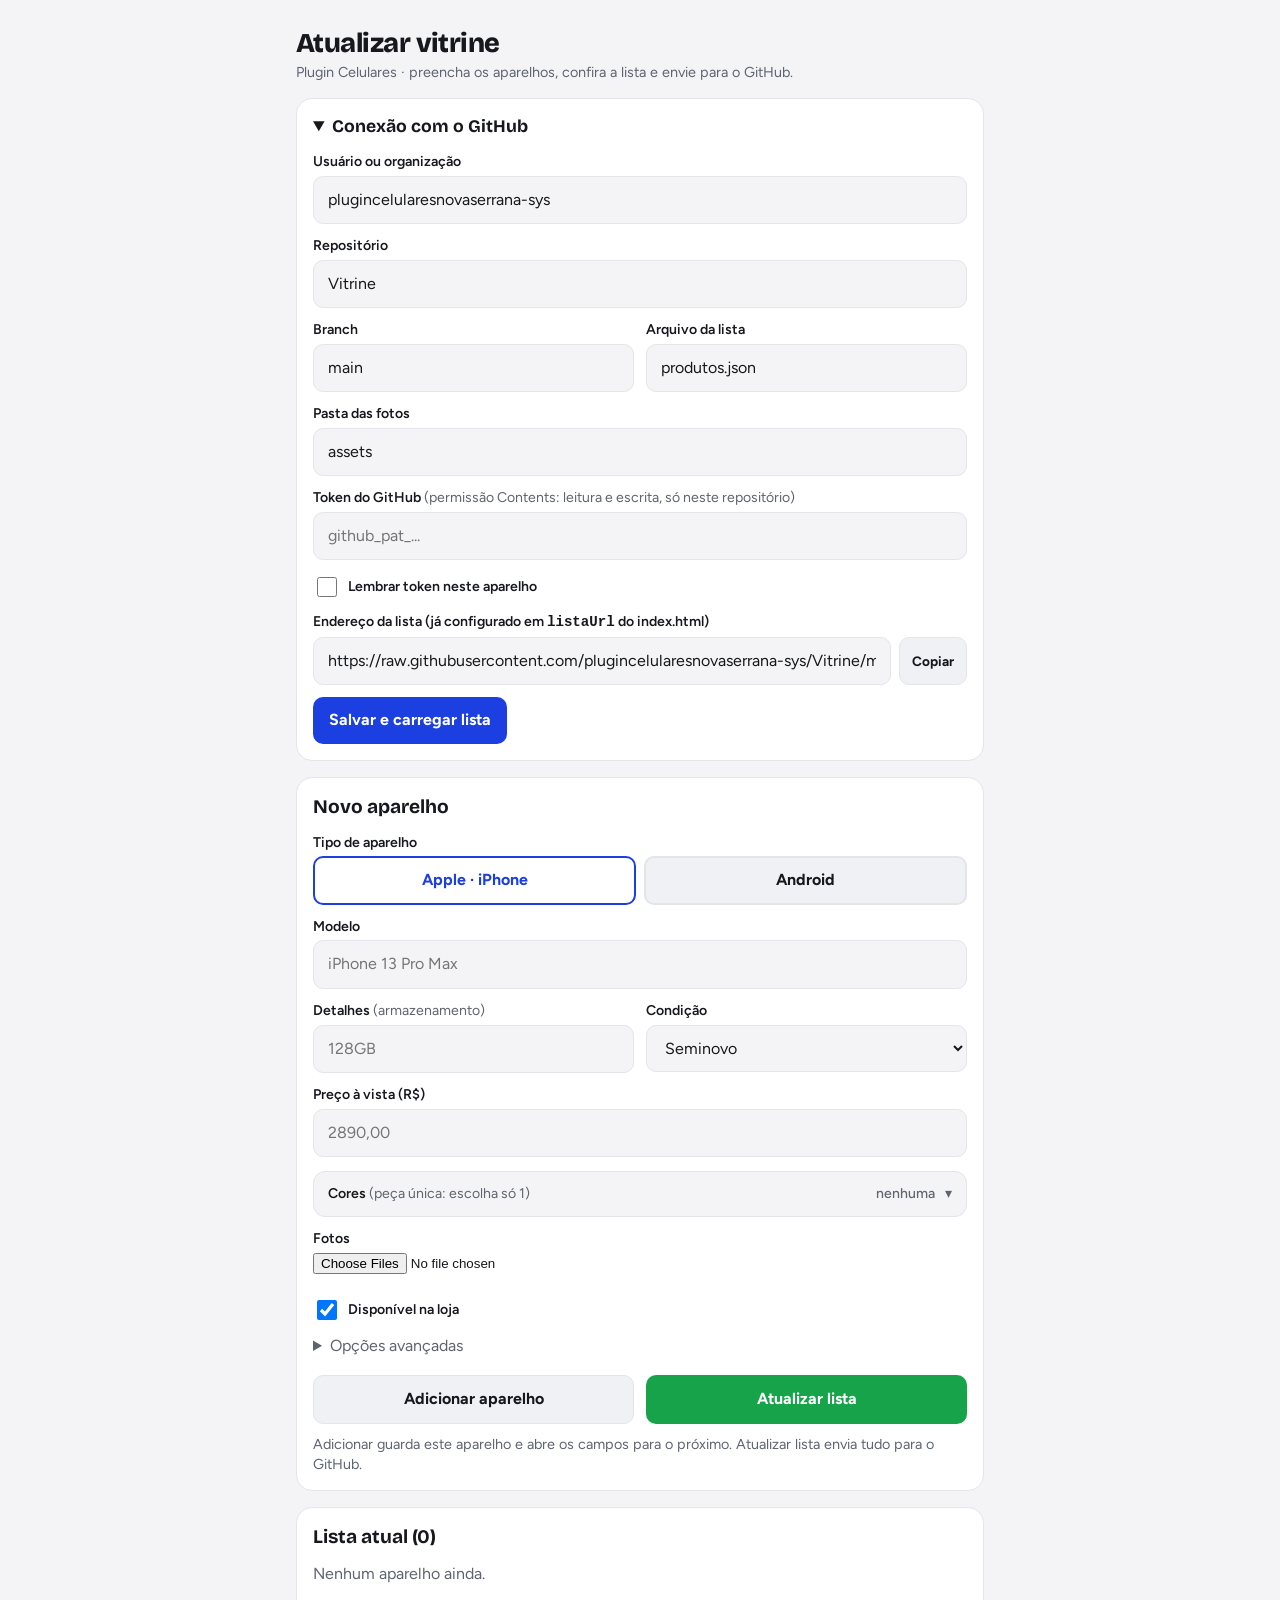
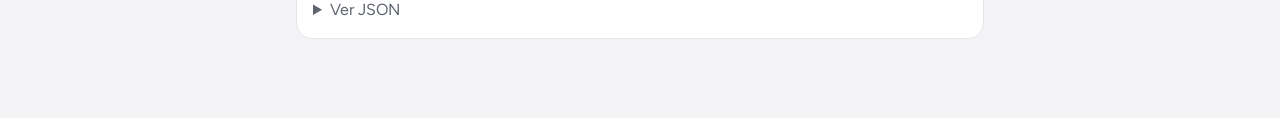
==== admin.html @ 5571ea9f "Add files via upload" ====
<!DOCTYPE html>
<html lang="pt-BR">
<head>
<meta charset="utf-8">
<meta name="viewport" content="width=device-width, initial-scale=1">
<meta name="robots" content="noindex,nofollow">
<title>Plugin Celulares · Admin da vitrine</title>
<link rel="preconnect" href="https://fonts.googleapis.com">
<link rel="preconnect" href="https://fonts.gstatic.com" crossorigin>
<link href="https://fonts.googleapis.com/css2?family=Bricolage+Grotesque:opsz,wght@12..96,700;12..96,800&family=Figtree:wght@400;500;600;700&display=swap" rel="stylesheet">
<style>
  :root{
    --papel:#F4F4F6; --card:#FFFFFF; --tinta:#16181D; --tinta-2:#5E6470; --linha:#E3E5EA;
    --azul:#1B3FE0; --zap:#17A34A; --zap-hover:#128A3D; --erro:#C8332F; --ok-bg:#E6F6EC; --erro-bg:#FCEBEA; --foto-bg:#F0F1F4;
    --display:"Bricolage Grotesque","Trebuchet MS",system-ui,sans-serif;
    --texto:"Figtree",system-ui,-apple-system,"Segoe UI",sans-serif;
  }
  @media (prefers-color-scheme:dark){
    :root{ --papel:#0E1015; --card:#171A21; --tinta:#EEF0F4; --tinta-2:#9AA0AD; --linha:#262A33;
           --azul:#8AA2FF; --ok-bg:#12281B; --erro-bg:#321816; --foto-bg:#1F232C; }
  }
  *{box-sizing:border-box}
  body{margin:0;background:var(--papel);color:var(--tinta);font-family:var(--texto);line-height:1.4}
  :focus-visible{outline:3px solid var(--azul);outline-offset:2px}
  main{max-width:720px;margin:0 auto;padding:16px 16px 80px;display:grid;gap:16px}
  h1{font-family:var(--display);font-weight:800;font-size:1.7rem;letter-spacing:-.02em;margin:8px 0 0}
  h2{font-family:var(--display);font-weight:700;font-size:1.2rem;margin:0 0 12px}
  .sub{margin:0;color:var(--tinta-2);font-size:.9rem}
  section,details.painel{background:var(--card);border:1px solid var(--linha);border-radius:16px;padding:16px}
  details.painel>summary{font-family:var(--display);font-weight:700;font-size:1.1rem;cursor:pointer}
  details.painel[open]>summary{margin-bottom:12px}

  label{display:block;font-weight:600;font-size:.88rem;margin:12px 0 4px}
  .dica{font-weight:400;color:var(--tinta-2)}
  input[type=text],input[type=password],input[type=search],select{width:100%;padding:12px 14px;border:1px solid var(--linha);border-radius:10px;background:var(--papel);color:var(--tinta);font:inherit;font-size:16px}
  .duas{display:grid;grid-template-columns:1fr 1fr;gap:12px}
  .check{display:flex;gap:8px;align-items:center;font-weight:600;margin-top:14px}
  .check input{width:20px;height:20px}

  button{font:inherit;font-weight:700;border:0;border-radius:10px;padding:12px 16px;cursor:pointer}
  button:disabled{opacity:.55;cursor:default}
  .sec{background:var(--foto-bg);color:var(--tinta);border:1px solid var(--linha)}
  .pri{background:var(--azul);color:#fff}
  .envia{background:var(--zap);color:#fff}
  .envia:hover:not(:disabled){background:var(--zap-hover)}
  .acoes{display:grid;grid-template-columns:1fr 1fr;gap:12px;margin-top:18px}
  .linha-btn{display:flex;gap:8px;flex-wrap:wrap;margin-top:12px}
  .mini{padding:8px 12px;font-size:.85rem}

  .miniaturas{display:flex;flex-wrap:wrap;gap:8px;margin-top:8px}
  .mini-foto{position:relative;width:72px;height:72px;border-radius:10px;background:var(--foto-bg);border:1px solid var(--linha);display:grid;place-items:center;overflow:hidden;font-size:.65rem;text-align:center;padding:4px;word-break:break-all}
  .mini-foto img{width:100%;height:100%;object-fit:cover}
  .mini-foto button{position:absolute;top:2px;right:2px;width:22px;height:22px;padding:0;border-radius:50%;background:rgba(0,0,0,.65);color:#fff;font-size:.8rem;line-height:1}

  .auto-foto{display:flex;gap:12px;align-items:center;margin-top:10px;padding:10px;border:1px dashed var(--linha);border-radius:12px;background:var(--papel)}
  .auto-foto img{width:64px;height:64px;object-fit:contain;border-radius:8px;background:var(--foto-bg);flex:none}
  .auto-foto p{margin:0;font-size:.82rem;color:var(--tinta-2)}
  .auto-foto .vazia{width:64px;height:64px;border-radius:8px;background:var(--foto-bg);display:grid;place-items:center;font-size:.65rem;text-align:center;color:var(--tinta-2);flex:none}
  .auto-foto.falta{border-color:var(--erro)}
  .auto-foto.falta p{color:var(--erro)}
  .item{border:1px solid var(--linha);border-radius:12px;padding:12px;display:grid;gap:6px;margin-top:10px}
  .item.off{opacity:.6}
  .item b{font-family:var(--display);font-size:1.05rem}
  .item small{color:var(--tinta-2)}
  .preco{font-weight:800}
  .vazio{color:var(--tinta-2);margin:0}

  #status{position:sticky;bottom:12px;z-index:5;border-radius:12px;padding:12px 14px;font-weight:600;border:1px solid var(--linha);background:var(--card);display:none}
  #status.ok{display:block;background:var(--ok-bg);border-color:var(--zap)}
  #status.erro{display:block;background:var(--erro-bg);border-color:var(--erro)}
  #status.info{display:block}
  pre{background:var(--papel);border:1px solid var(--linha);border-radius:10px;padding:12px;overflow:auto;font-size:.8rem;max-height:320px}
  .url{display:flex;gap:8px}
  .url input{flex:1}

  .cores{display:flex;flex-wrap:wrap;gap:8px;margin-top:4px}
  .cor{display:inline-flex;align-items:center;gap:8px;padding:8px 14px 8px 10px;border:2px solid var(--linha);background:var(--papel);color:var(--tinta);border-radius:999px;font-size:.9rem;font-weight:600}
  .cor .bolinha{width:20px;height:20px;border-radius:50%;border:1px solid rgba(128,128,128,.55);flex:none;display:grid;place-items:center;font-size:.7rem;line-height:1;color:#fff}
  .cor[aria-pressed=true]{border-color:var(--azul);background:var(--foto-bg)}
  .cor[aria-pressed=true]::after{content:"✓";font-weight:800;color:var(--azul)}
  .cor-outra{display:flex;gap:8px;margin-top:10px}
  .cor-outra input{flex:1}

  /* seletor Apple / Android */
  .seg{display:grid;grid-template-columns:1fr 1fr;gap:8px;margin-top:4px}
  .seg button{display:flex;align-items:center;justify-content:center;gap:8px;border:2px solid var(--linha);padding:11px 12px}
  .seg button[aria-pressed=true]{border-color:var(--azul);background:var(--card);color:var(--azul)}

  /* gaveta de cores */
  details.gaveta{margin-top:14px;border:1px solid var(--linha);border-radius:12px;background:var(--papel)}
  details.gaveta>summary{cursor:pointer;list-style:none;display:flex;align-items:center;justify-content:space-between;gap:10px;padding:12px 14px;font-weight:600;font-size:.88rem}
  details.gaveta>summary::-webkit-details-marker{display:none}
  details.gaveta>summary::after{content:"▾";color:var(--tinta-2);transition:transform .15s}
  details.gaveta[open]>summary::after{transform:rotate(180deg)}
  .gaveta .corpo{padding:0 14px 14px}
  .gaveta .resumo{margin-left:auto;display:flex;align-items:center;gap:6px;min-width:0;font-weight:500;color:var(--tinta-2)}
  .gaveta .resumo .bolinha{width:16px;height:16px;border-radius:50%;border:1px solid rgba(128,128,128,.55);flex:none}
  .gaveta .resumo .txt{overflow:hidden;text-overflow:ellipsis;white-space:nowrap;max-width:46vw}
</style>
</head>
<body>
<main>
  <div>
    <h1>Atualizar vitrine</h1>
    <p class="sub">Plugin Celulares · preencha os aparelhos, confira a lista e envie para o GitHub.</p>
  </div>

  <!-- 1. GitHub -->
  <details class="painel" id="painelGit">
    <summary>Conexão com o GitHub</summary>
    <label for="gOwner">Usuário ou organização</label>
    <input type="text" id="gOwner" autocomplete="off" autocapitalize="off" value="plugincelularesnovaserrana-sys" placeholder="minha-loja">
    <label for="gRepo">Repositório</label>
    <input type="text" id="gRepo" autocomplete="off" autocapitalize="off" value="Vitrine" placeholder="vitrine">
    <div class="duas">
      <div>
        <label for="gBranch">Branch</label>
        <input type="text" id="gBranch" autocomplete="off" autocapitalize="off" value="main">
      </div>
      <div>
        <label for="gPath">Arquivo da lista</label>
        <input type="text" id="gPath" autocomplete="off" autocapitalize="off" value="produtos.json">
      </div>
    </div>
    <label for="gPasta">Pasta das fotos</label>
    <input type="text" id="gPasta" autocomplete="off" autocapitalize="off" value="assets">
    <label for="gToken">Token do GitHub <span class="dica">(permissão Contents: leitura e escrita, só neste repositório)</span></label>
    <input type="password" id="gToken" autocomplete="off" placeholder="github_pat_...">
    <label class="check"><input type="checkbox" id="gLembrar"> Lembrar token neste aparelho</label>

    <label for="gUrl">Endereço da lista (já configurado em <code>listaUrl</code> do index.html)</label>
    <div class="url">
      <input type="text" id="gUrl" readonly>
      <button type="button" class="sec mini" id="copiarUrl">Copiar</button>
    </div>

    <div class="linha-btn">
      <button type="button" class="pri" id="salvarCfg">Salvar e carregar lista</button>
    </div>
  </details>

  <!-- 2. Formulário -->
  <section aria-labelledby="tFormulario">
    <h2 id="tFormulario">Novo aparelho</h2>

    <label id="lPlat">Tipo de aparelho</label>
    <div class="seg" role="group" aria-labelledby="lPlat">
      <button type="button" class="sec" id="plApple" aria-pressed="true">Apple · iPhone</button>
      <button type="button" class="sec" id="plAndroid" aria-pressed="false">Android</button>
    </div>

    <div id="boxMarca" hidden>
      <label for="fMarca">Marca</label>
      <input type="text" id="fMarca" list="marcasAndroid" autocomplete="off" placeholder="Samsung">
      <datalist id="marcasAndroid"></datalist>
    </div>

    <label for="fModelo">Modelo</label>
    <input type="text" id="fModelo" list="modelosIphone" autocomplete="off" placeholder="iPhone 13 Pro Max">
    <datalist id="modelosIphone"></datalist>

    <div class="duas">
      <div>
        <label for="fDetalhes">Detalhes <span class="dica" id="dicaDetalhes">(armazenamento)</span></label>
        <input type="text" id="fDetalhes" autocomplete="off" placeholder="128GB">
      </div>
      <div>
        <label for="fCond">Condição</label>
        <select id="fCond">
          <option value="Seminovo">Seminovo</option>
          <option value="Novo">Novo</option>
        </select>
      </div>
    </div>

    <label for="fPreco">Preço à vista (R$)</label>
    <input type="text" id="fPreco" inputmode="decimal" autocomplete="off" placeholder="2890,00">

    <input type="hidden" id="fCores">
    <details class="gaveta" id="gavetaCores">
      <summary>
        <span id="lCores">Cores <span class="dica" id="dicaCores">(toque para marcar)</span></span>
        <span class="resumo" id="resumoCores"></span>
      </summary>
      <div class="corpo">
        <div class="cores" id="coresBox" role="group" aria-labelledby="lCores"></div>
        <div class="cor-outra">
          <input type="text" id="fCorOutra" autocomplete="off" placeholder="Outra cor (se não estiver acima)" aria-label="Outra cor">
          <button type="button" class="sec mini" id="btnCorOutra">Adicionar</button>
        </div>
      </div>
    </details>

    <label for="fFotos">Fotos</label>
    <input type="file" id="fFotos" accept="image/*" multiple>
    <div class="miniaturas" id="miniaturas"></div>
    <div id="fotoAuto" hidden></div>

    <label class="check"><input type="checkbox" id="fDisp" checked> Disponível na loja</label>

    <details style="margin-top:12px">
      <summary class="dica" style="cursor:pointer">Opções avançadas</summary>
      <label for="fParcelado">Total no parcelado (R$) <span class="dica">(opcional, para mostrar o valor da parcela)</span></label>
      <input type="text" id="fParcelado" inputmode="decimal" autocomplete="off" placeholder="3400,00">
    </details>

    <div class="acoes">
      <button type="button" class="sec" id="btnAdicionar">Adicionar aparelho</button>
      <button type="button" class="envia" id="btnEnviar">Atualizar lista</button>
    </div>
    <p class="sub" style="margin-top:10px">Adicionar guarda este aparelho e abre os campos para o próximo. Atualizar lista envia tudo para o GitHub.</p>
  </section>

  <!-- 3. Lista -->
  <section aria-labelledby="tLista">
    <h2 id="tLista">Lista atual (<span id="qtd">0</span>)</h2>
    <div id="lista"></div>
    <details style="margin-top:14px">
      <summary class="dica" style="cursor:pointer">Ver JSON</summary>
      <pre id="previa"></pre>
    </details>
  </section>

  <div id="status" role="status" aria-live="polite"></div>
</main>

<script>
/* ============ ESTADO ============ */
const $ = id => document.getElementById(id);
const S = { itens: [], carregada: false, editando: -1, fotosForm: [], novasForm: [], ocupado: false, plat: "Apple" };
const LS = "vitrine-admin";
const PADRAO = {owner: "plugincelularesnovaserrana-sys", repo: "Vitrine"};

/* ============ UTILITÁRIOS ============ */
const brl = n => Number(n).toLocaleString("pt-BR", {style:"currency", currency:"BRL"});
function paraNumero(v){
  let s = String(v ?? "").replace(/[^\d,.-]/g, "");
  if (s.includes(",")) s = s.replace(/\./g, "").replace(",", ".");
  const n = parseFloat(s);
  return isNaN(n) ? 0 : n;
}
const listaDe = v => String(v ?? "").split(",").map(x => x.trim()).filter(Boolean);
const enc = p => p.split("/").map(encodeURIComponent).join("/");
const limpaPasta = p => p.trim().replace(/^\/+|\/+$/g, "");
const semAcento = t => t.normalize("NFD").replace(/[\u0300-\u036f]/g, "");
const arquivoDoModelo = (m, cor) => semAcento((m + (cor ? " " + cor : "")).toLowerCase()).replace(/\s+/g, " ").trim() + ".png";
const MODELOS = [];
[12,13,14,15,16,17].forEach(n => ["", " Pro", " Pro Max"].forEach(x => MODELOS.push("iPhone " + n + x)));
["", " Pro", " Pro Max"].slice(1).forEach(x => MODELOS.push("iPhone 18" + x));

const MARCAS_ANDROID = ["Samsung","Motorola","Xiaomi","Redmi","Poco","Realme","Asus","Infinix","Google Pixel","LG","OnePlus","Honor","Nokia"];
const platDe = p => p.plataforma || (/^iphone/i.test(p.modelo || "") ? "Apple" : "Android");

function aviso(tipo, texto){
  const s = $("status"); s.className = tipo; s.textContent = texto;
  if (tipo === "ok") clearTimeout(aviso.t), aviso.t = setTimeout(() => { if (s.className === "ok") s.className = ""; }, 7000);
}
function ocupar(b){
  S.ocupado = b;
  ["btnAdicionar","btnEnviar","salvarCfg"].forEach(id => $(id).disabled = b);
}

/* ============ CONFIGURAÇÃO ============ */
function lerCfg(){
  return {
    owner: $("gOwner").value.trim(), repo: $("gRepo").value.trim(),
    branch: $("gBranch").value.trim() || "main",
    path: limpaPasta($("gPath").value) || "produtos.json",
    pasta: limpaPasta($("gPasta").value),
    token: $("gToken").value.trim(), lembrar: $("gLembrar").checked
  };
}
function guardarCfg(){
  const c = lerCfg();
  try {
    const copia = {...c}; if (!c.lembrar) copia.token = "";
    localStorage.setItem(LS, JSON.stringify(copia));
  } catch (e) {}
}
function restaurarCfg(){
  try {
    const c = JSON.parse(localStorage.getItem(LS) || "null"); if (!c) return false;
    $("gOwner").value = c.owner || PADRAO.owner; $("gRepo").value = c.repo || PADRAO.repo;
    $("gBranch").value = c.branch || "main"; $("gPath").value = c.path || "produtos.json";
    $("gPasta").value = c.pasta ?? "assets"; $("gToken").value = c.token || "";
    $("gLembrar").checked = !!c.lembrar;
    return true;
  } catch (e) { return false; }
}
function atualizarUrl(){
  const c = lerCfg();
  $("gUrl").value = (c.owner && c.repo) ? `https://raw.githubusercontent.com/${c.owner}/${c.repo}/${c.branch}/${c.path}` : "";
}
function cfgCompleta(){
  const c = lerCfg();
  if (!c.owner || !c.repo || !c.token){
    $("painelGit").open = true;
    aviso("erro", "Preencha usuário, repositório e token na conexão com o GitHub.");
    return null;
  }
  return c;
}

/* ============ GITHUB ============ */
async function gh(c, metodo, caminho, corpo){
  const url = `https://api.github.com/repos/${c.owner}/${c.repo}/contents/${enc(caminho)}` + (metodo === "GET" ? `?ref=${encodeURIComponent(c.branch)}` : "");
  const r = await fetch(url, {
    method: metodo,
    headers: {
      "Authorization": "Bearer " + c.token,
      "Accept": "application/vnd.github+json",
      "X-GitHub-Api-Version": "2022-11-28",
      ...(corpo ? {"Content-Type": "application/json"} : {})
    },
    body: corpo ? JSON.stringify(corpo) : undefined,
    cache: "no-store"
  });
  let dados = null; try { dados = await r.json(); } catch (e) {}
  if (!r.ok){
    const e = new Error(dados?.message || ("Erro " + r.status)); e.status = r.status; throw e;
  }
  return dados;
}
function traduz(e){
  if (e.status === 401) return "Token inválido ou expirado.";
  if (e.status === 403) return "O token não tem permissão de escrita neste repositório (Contents: Read and write).";
  if (e.status === 404) return "Repositório ou branch não encontrado. Confira usuário, repositório e branch.";
  if (e.status === 409 || e.status === 422) return "A lista mudou no GitHub enquanto você editava. Toque em \"Salvar e carregar lista\" e tente de novo.";
  return e.message || "Falha na conexão.";
}
const utf8ParaB64 = txt => { const b = new TextEncoder().encode(txt); let s = ""; b.forEach(x => s += String.fromCharCode(x)); return btoa(s); };
const b64ParaUtf8 = b64 => new TextDecoder().decode(Uint8Array.from(atob(b64.replace(/\s/g, "")), ch => ch.charCodeAt(0)));

async function carregarLista(){
  const c = cfgCompleta(); if (!c) return;
  ocupar(true); aviso("info", "Carregando a lista do GitHub...");
  try {
    let itens = [];
    try {
      const d = await gh(c, "GET", c.path);
      const j = JSON.parse(b64ParaUtf8(d.content || ""));
      itens = (Array.isArray(j) ? j : (j.produtos || j.items || [])).map(p => ({...p, novas: []}));
    } catch (e) {
      if (e.status !== 404) throw e;
    }
    S.itens = itens; S.carregada = true; S.editando = -1;
    limparForm(); desenharLista();
    aviso("ok", itens.length ? `Lista carregada: ${itens.length} aparelho(s).` : "Nenhuma lista encontrada ainda. Ela será criada no primeiro envio.");
  } catch (e) {
    S.carregada = false;
    aviso("erro", traduz(e));
  } finally { ocupar(false); }
}

/* ============ FOTOS ============ */
function slug(t){
  return (t.normalize("NFD").replace(/[\u0300-\u036f]/g, "").toLowerCase().replace(/[^a-z0-9]+/g, "-").replace(/^-|-$/g, "")) || "aparelho";
}
async function fotoParaBase64(file){
  const url = URL.createObjectURL(file);
  try {
    const img = await new Promise((ok, falha) => {
      const i = new Image(); i.onload = () => ok(i);
      i.onerror = () => falha(new Error("Não consegui ler a foto " + file.name));
      i.src = url;
    });
    const k = Math.min(1, 1200 / Math.max(img.naturalWidth, img.naturalHeight));
    const cv = document.createElement("canvas");
    cv.width = Math.round(img.naturalWidth * k); cv.height = Math.round(img.naturalHeight * k);
    const ctx = cv.getContext("2d"); ctx.fillStyle = "#fff"; ctx.fillRect(0, 0, cv.width, cv.height);
    ctx.drawImage(img, 0, 0, cv.width, cv.height);
    const blob = await new Promise(r => cv.toBlob(r, "image/jpeg", 0.85));
    return await new Promise((ok, falha) => {
      const fr = new FileReader(); fr.onload = () => ok(String(fr.result).split(",")[1]);
      fr.onerror = () => falha(new Error("Falha ao preparar a foto.")); fr.readAsDataURL(blob);
    });
  } finally { URL.revokeObjectURL(url); }
}

let tokenFoto = 0;
const testaImagem = url => new Promise(ok => { const i = new Image(); i.onload = () => ok(true); i.onerror = () => ok(false); i.src = url; });
function agendaFotoAuto(){ clearTimeout(agendaFotoAuto.t); agendaFotoAuto.t = setTimeout(atualizarFotoAuto, 350); }

/* Busca a foto no repositório pelo modelo + cor. Sem a combinação no banco: fica sem imagem, para enviar uma nova. */
async function atualizarFotoAuto(){
  const box = $("fotoAuto"), modelo = $("fModelo").value.trim(), meu = ++tokenFoto;
  if (!modelo || S.fotosForm.length || S.novasForm.length){ box.hidden = true; box.replaceChildren(); return; }
  const c = lerCfg(), cores = listaDe($("fCores").value);
  box.hidden = false; box.replaceChildren();
  const alvos = cores.length ? cores : [null];

  if (!(c.owner && c.repo)){
    const r = document.createElement("div"); r.className = "auto-foto";
    const p = document.createElement("p"); p.textContent = "Conecte ao GitHub para procurar a foto no banco."; r.append(p); box.append(r); return;
  }
  const base = `https://raw.githubusercontent.com/${c.owner}/${c.repo}/${c.branch}/` + (c.pasta ? enc(c.pasta) + "/" : "");
  const linhas = alvos.map(cor => {
    const row = document.createElement("div"); row.className = "auto-foto"; row.style.marginTop = "8px";
    const ph = document.createElement("div"); ph.className = "vazia"; ph.textContent = "...";
    const p = document.createElement("p"); p.textContent = "Procurando " + (cor ? `${modelo} ${cor}` : modelo) + "...";
    row.append(ph, p); box.append(row);
    return {cor, row, ph, p};
  });

  for (const l of linhas){
    const arq = arquivoDoModelo(modelo, l.cor);
    const cand = [arq, arq.replace(/\.png$/, ".jpg"), arq.replace(/\.png$/, ".webp")];
    let achou = null;
    for (const nome of cand){
      const url = base + encodeURIComponent(nome) + "?t=" + Date.now();
      if (await testaImagem(url)){ achou = url; break; }
      if (meu !== tokenFoto) return;
    }
    if (meu !== tokenFoto) return;
    if (achou){
      const img = document.createElement("img"); img.alt = ""; img.src = achou;
      l.ph.replaceWith(img);
      l.p.textContent = l.cor ? `${l.cor}: foto encontrada no banco (${arq}).` : `Foto encontrada no banco (${arq}).`;
    } else {
      l.row.classList.add("falta"); l.ph.textContent = "sem imagem";
      l.p.textContent = l.cor
        ? `${l.cor}: não há foto desse modelo nessa cor no banco (${arq}). Envie a nova foto no campo acima.`
        : `Não achei ${arq} no banco. Envie uma foto no campo acima.`;
    }
  }
}

function desenharMiniaturas(){
  atualizarFotoAuto();
  const box = $("miniaturas"); box.replaceChildren();
  S.fotosForm.forEach((nome, i) => {
    const d = document.createElement("div"); d.className = "mini-foto"; d.textContent = nome;
    const x = document.createElement("button"); x.type = "button"; x.textContent = "×"; x.setAttribute("aria-label", "Remover foto " + nome);
    x.onclick = () => { S.fotosForm.splice(i, 1); desenharMiniaturas(); };
    d.append(x); box.append(d);
  });
  S.novasForm.forEach((f, i) => {
    const d = document.createElement("div"); d.className = "mini-foto";
    const img = document.createElement("img"); img.alt = f.name; img.src = URL.createObjectURL(f);
    img.onload = () => URL.revokeObjectURL(img.src);
    const x = document.createElement("button"); x.type = "button"; x.textContent = "×"; x.setAttribute("aria-label", "Remover foto " + f.name);
    x.onclick = () => { S.novasForm.splice(i, 1); desenharMiniaturas(); };
    d.append(img, x); box.append(d);
  });
}
$("fFotos").addEventListener("change", e => {
  S.novasForm.push(...e.target.files); e.target.value = ""; desenharMiniaturas();
});

/* ============ CORES (botões) ============ */
const PALETA = [
  ["Preto","#111111"],["Branco","#FFFFFF"],["Cinza","#8A8F98"],["Prata","#C9CCD1"],
  ["Dourado","#D4AF37"],["Vermelho","#E02424"],["Rosa","#F472B6"],["Roxo","#7C3AED"],
  ["Lilás","#C4A1FF"],["Azul","#2563EB"],["Azul-claro","#7DD3FC"],["Verde","#16A34A"],
  ["Amarelo","#FACC15"],["Laranja","#F97316"],["Bege","#E8D8B8"],["Marrom","#7A4A2A"]
];
const mesmaCor = (a, b) => a.toLowerCase() === b.toLowerCase();
const corUnica = () => $("fCond").value === "Seminovo";   /* seminovo = peça única, só 1 cor */
function atualizarResumoCores(sel){
  const r = $("resumoCores"); r.replaceChildren();
  $("dicaCores").textContent = corUnica() ? "(peça única: escolha só 1)" : "(toque para marcar quantas quiser)";
  if (!sel.length){ r.textContent = "nenhuma"; return; }
  sel.forEach(n => {
    const d = document.createElement("span"); d.className = "bolinha";
    const hex = (PALETA.find(p => mesmaCor(p[0], n)) || [])[1];
    d.style.background = hex || "var(--foto-bg)"; r.append(d);
  });
  const t = document.createElement("span"); t.className = "txt"; t.textContent = sel.join(", "); r.append(t);
}
function aplicarRegraCor(){
  const sel = listaDe($("fCores").value);
  if (corUnica() && sel.length > 1){
    $("fCores").value = sel[0];
    aviso("info", `Seminovo é peça única: mantive só a cor ${sel[0]}.`);
  }
  desenharCores();
}
function desenharCores(){
  const sel = listaDe($("fCores").value), box = $("coresBox");
  atualizarResumoCores(sel); agendaFotoAuto();
  box.replaceChildren();
  const extras = sel.filter(c => !PALETA.some(p => mesmaCor(p[0], c))).map(c => [c, null]);
  [...PALETA, ...extras].forEach(([nome, hex]) => {
    const b = document.createElement("button");
    b.type = "button"; b.className = "cor sec";
    b.setAttribute("aria-pressed", sel.some(c => mesmaCor(c, nome)) ? "true" : "false");
    const d = document.createElement("span"); d.className = "bolinha";
    d.style.background = hex || "var(--foto-bg)"; if (!hex) d.textContent = "?", d.style.color = "var(--tinta-2)";
    b.append(d, document.createTextNode(nome));
    b.onclick = () => alternarCor(nome);
    box.append(b);
  });
}
function alternarCor(nome){
  let atual = listaDe($("fCores").value);
  const jaTem = atual.some(c => mesmaCor(c, nome));
  if (corUnica()) atual = jaTem ? [] : [nome];
  else atual = jaTem ? atual.filter(c => !mesmaCor(c, nome)) : [...atual, nome];
  $("fCores").value = atual.join(", ");
  desenharCores();
}
function addCorOutra(){
  const v = $("fCorOutra").value.trim();
  if (!v) return;
  const nome = (PALETA.find(p => mesmaCor(p[0], v)) || [v])[0];
  if (!listaDe($("fCores").value).some(c => mesmaCor(c, nome))) alternarCor(nome);
  $("fCorOutra").value = "";
}
$("btnCorOutra").addEventListener("click", addCorOutra);
$("fCorOutra").addEventListener("keydown", e => { if (e.key === "Enter"){ e.preventDefault(); addCorOutra(); } });
desenharCores();

/* ============ APPLE x ANDROID ============ */
function definirPlat(plat){
  S.plat = plat;
  const apple = plat === "Apple";
  $("plApple").setAttribute("aria-pressed", apple);
  $("plAndroid").setAttribute("aria-pressed", !apple);
  $("boxMarca").hidden = apple;
  if (apple) $("fModelo").setAttribute("list", "modelosIphone"); else $("fModelo").removeAttribute("list");
  $("fModelo").placeholder = apple ? "iPhone 13 Pro Max" : "Galaxy S23 Ultra";
  $("fDetalhes").placeholder = apple ? "128GB" : "256GB · 8GB RAM";
  $("dicaDetalhes").textContent = apple ? "(armazenamento)" : "(armazenamento e RAM)";
}
$("plApple").onclick = () => definirPlat("Apple");
$("plAndroid").onclick = () => { definirPlat("Android"); $("fMarca").focus(); };

/* ============ FORMULÁRIO ============ */
function limparForm(){
  ["fModelo","fMarca","fDetalhes","fPreco","fCores","fParcelado"].forEach(id => $(id).value = "");
  $("fCond").value = "Seminovo"; $("fDisp").checked = true;
  S.fotosForm = []; S.novasForm = []; S.editando = -1;
  $("gavetaCores").open = false;
  desenharCores();
  $("tFormulario").textContent = "Novo aparelho";
  $("btnAdicionar").textContent = "Adicionar aparelho";
  desenharMiniaturas();
}
const formTemConteudo = () => $("fModelo").value.trim() !== "";

function adicionar(){
  const modelo = $("fModelo").value.trim();
  const preco = paraNumero($("fPreco").value);
  if (!modelo){ aviso("erro", "Preencha o modelo."); $("fModelo").focus(); return false; }
  if (preco <= 0){ aviso("erro", "Preencha o preço à vista."); $("fPreco").focus(); return false; }
  const marca = $("fMarca").value.trim();
  if (S.plat === "Android" && !marca){ aviso("erro", "Preencha a marca do aparelho Android."); $("fMarca").focus(); return false; }
  let cores = listaDe($("fCores").value);
  if ($("fCond").value === "Seminovo" && cores.length > 1) cores = [cores[0]];

  const item = {
    plataforma: S.plat,
    modelo,
    detalhes: $("fDetalhes").value.trim(),
    condicao: $("fCond").value,
    preco,
    fotos: [...S.fotosForm],
    cores,
    disponivel: $("fDisp").checked,
    novas: [...S.novasForm]
  };
  const parc = paraNumero($("fParcelado").value);
  if (parc > 0) item.parcelado = parc;

  if (S.editando >= 0){
    const orig = S.itens[S.editando];
    const novo = {...orig, ...item};
    if (!(parc > 0)) delete novo.parcelado;
    if (S.plat === "Android") novo.marca = marca; else delete novo.marca;
    S.itens[S.editando] = novo;
    aviso("ok", `Alterações salvas em ${modelo}. Toque em Atualizar lista para enviar.`);
  } else {
    if (S.plat === "Android") item.marca = marca;
    S.itens.push(item);
    aviso("ok", `${modelo} adicionado. Preencha o próximo ou toque em Atualizar lista.`);
  }
  limparForm(); desenharLista();
  $("fModelo").focus();
  return true;
}

function editar(i){
  const p = S.itens[i];
  S.editando = i;
  definirPlat(platDe(p)); $("fMarca").value = p.marca || "";
  $("fModelo").value = p.modelo || ""; $("fDetalhes").value = p.detalhes || "";
  $("fCond").value = p.condicao === "Novo" || p.condicao === "Lacrado" ? "Novo" : "Seminovo";
  $("fPreco").value = p.preco != null ? String(p.preco).replace(".", ",") : "";
  $("fCores").value = (p.cores || []).join(", ");
  aplicarRegraCor();
  $("fParcelado").value = p.parcelado ? String(p.parcelado).replace(".", ",") : "";
  $("fDisp").checked = p.disponivel !== false;
  S.fotosForm = [...(p.fotos || [])]; S.novasForm = [...(p.novas || [])];
  $("tFormulario").textContent = "Editando aparelho";
  $("btnAdicionar").textContent = "Salvar alterações";
  desenharMiniaturas();
  $("tFormulario").scrollIntoView({behavior: "smooth"});
}

/* ============ LISTA ============ */
function desenharLista(){
  $("qtd").textContent = S.itens.length;
  const box = $("lista"); box.replaceChildren();
  if (!S.itens.length){
    const p = document.createElement("p"); p.className = "vazio"; p.textContent = "Nenhum aparelho ainda."; box.append(p);
  }
  S.itens.forEach((p, i) => {
    const d = document.createElement("div"); d.className = "item" + (p.disponivel === false ? " off" : "");
    const t = document.createElement("b"); t.textContent = p.modelo + (p.detalhes ? " · " + p.detalhes : "");
    const l2 = document.createElement("div"); l2.className = "preco"; l2.textContent = brl(p.preco);
    const l3 = document.createElement("small");
    const nf = (p.fotos || []).length + (p.novas || []).length;
    l3.textContent = [platDe(p) === "Apple" ? "Apple" : (p.marca || "Android"), p.condicao, nf ? nf + (nf === 1 ? " foto" : " fotos") : "foto automática", (p.novas || []).length ? (p.novas.length + " para enviar") : "",
                      p.disponivel === false ? "indisponível" : ""].filter(Boolean).join(" · ");
    const bt = document.createElement("div"); bt.className = "linha-btn";
    const be = document.createElement("button"); be.type = "button"; be.className = "sec mini"; be.textContent = "Editar"; be.onclick = () => editar(i);
    const bc = document.createElement("button"); bc.type = "button"; bc.className = "sec mini"; bc.textContent = "Duplicar";
    bc.onclick = () => {
      editar(i); S.editando = -1; S.novasForm = [];
      $("tFormulario").textContent = "Novo aparelho (cópia)"; $("btnAdicionar").textContent = "Adicionar aparelho";
      desenharMiniaturas(); $("fDetalhes").focus();
    };
    const bd = document.createElement("button"); bd.type = "button"; bd.className = "sec mini";
    bd.textContent = p.disponivel === false ? "Marcar disponível" : "Marcar indisponível";
    bd.onclick = () => { p.disponivel = p.disponivel === false; desenharLista(); };
    const br = document.createElement("button"); br.type = "button"; br.className = "sec mini"; br.textContent = "Remover";
    br.onclick = () => {
      if (!confirm(`Remover ${p.modelo} da lista?`)) return;
      S.itens.splice(i, 1);
      if (S.editando === i) limparForm(); else if (S.editando > i) S.editando--;
      desenharLista();
    };
    bt.append(be, bc, bd, br);
    d.append(t, l2, l3, bt); box.append(d);
  });
  $("previa").textContent = JSON.stringify(serializar(), null, 2);
}
function serializar(){
  return {produtos: S.itens.map(({novas, ...resto}) => resto)};
}

/* ============ ENVIO ============ */
async function enviar(){
  const c = cfgCompleta(); if (!c) return;
  if (formTemConteudo() && !adicionar()) return;
  if (!S.itens.length){ aviso("erro", "A lista está vazia. Adicione ao menos um aparelho."); return; }
  if (!S.carregada &&
      !confirm("A lista atual do GitHub não foi carregada. Enviar agora vai substituir tudo que está lá. Continuar?")) return;
  if (!confirm(`Enviar ${S.itens.length} aparelho(s) para o GitHub?`)) return;

  ocupar(true);
  try {
    const total = S.itens.reduce((n, p) => n + (p.novas || []).length, 0);
    let feitas = 0;
    for (const p of S.itens){
      const novas = p.novas || [];
      while (novas.length){
        const arq = novas[0];
        aviso("info", `Enviando foto ${++feitas} de ${total}...`);
        const nome = `${slug(p.modelo)}-${Date.now().toString(36)}-${feitas}.jpg`;
        const caminho = c.pasta ? `${c.pasta}/${nome}` : nome;
        await gh(c, "PUT", caminho, {message: `Foto: ${p.modelo}`, content: await fotoParaBase64(arq), branch: c.branch});
        p.fotos = [...(p.fotos || []), nome];
        novas.shift();
      }
      p.novas = novas;
    }

    aviso("info", "Enviando a lista...");
    let sha;
    try { sha = (await gh(c, "GET", c.path)).sha; } catch (e) { if (e.status !== 404) throw e; }
    const corpo = {message: "Atualiza lista de aparelhos", content: utf8ParaB64(JSON.stringify(serializar(), null, 2) + "\n"), branch: c.branch};
    if (sha) corpo.sha = sha;
    await gh(c, "PUT", c.path, corpo);

    S.carregada = true; desenharLista();
    aviso("ok", `Lista enviada com ${S.itens.length} aparelho(s). A vitrine atualiza em alguns minutos.`);
  } catch (e) {
    desenharLista();
    aviso("erro", "Não foi possível enviar: " + traduz(e));
  } finally { ocupar(false); }
}

/* ============ EVENTOS ============ */
$("btnAdicionar").onclick = adicionar;
$("btnEnviar").onclick = enviar;
$("salvarCfg").onclick = async () => { guardarCfg(); atualizarUrl(); await carregarLista(); if (S.carregada) $("painelGit").open = false; };
$("copiarUrl").onclick = async () => {
  const v = $("gUrl").value; if (!v) return;
  try { await navigator.clipboard.writeText(v); aviso("ok", "Endereço copiado."); }
  catch (e) { $("gUrl").select(); aviso("info", "Selecione e copie o endereço."); }
};
["gOwner","gRepo","gBranch","gPath"].forEach(id => $(id).addEventListener("input", atualizarUrl));
["gOwner","gRepo","gBranch","gPasta"].forEach(id => $(id).addEventListener("change", atualizarFotoAuto));
let tFoto; $("fModelo").addEventListener("input", () => { clearTimeout(tFoto); tFoto = setTimeout(atualizarFotoAuto, 400); });
$("fModelo").addEventListener("change", atualizarFotoAuto);
$("fCond").addEventListener("change", aplicarRegraCor);
window.addEventListener("beforeunload", e => {
  if (S.itens.some(p => (p.novas || []).length)) { e.preventDefault(); e.returnValue = ""; }
});

/* ============ INÍCIO ============ */
(function(){
  $("modelosIphone").replaceChildren(...MODELOS.map(m => { const o = document.createElement("option"); o.value = m; return o; }));
  $("marcasAndroid").replaceChildren(...MARCAS_ANDROID.map(m => { const o = document.createElement("option"); o.value = m; return o; }));
  definirPlat("Apple");
  const tinha = restaurarCfg();
  atualizarUrl(); desenharLista(); desenharMiniaturas();
  const c = lerCfg();
  if (tinha && c.owner && c.repo && c.token) { $("painelGit").open = false; carregarLista(); }
  else $("painelGit").open = true;
})();
</script>
</body>
</html>
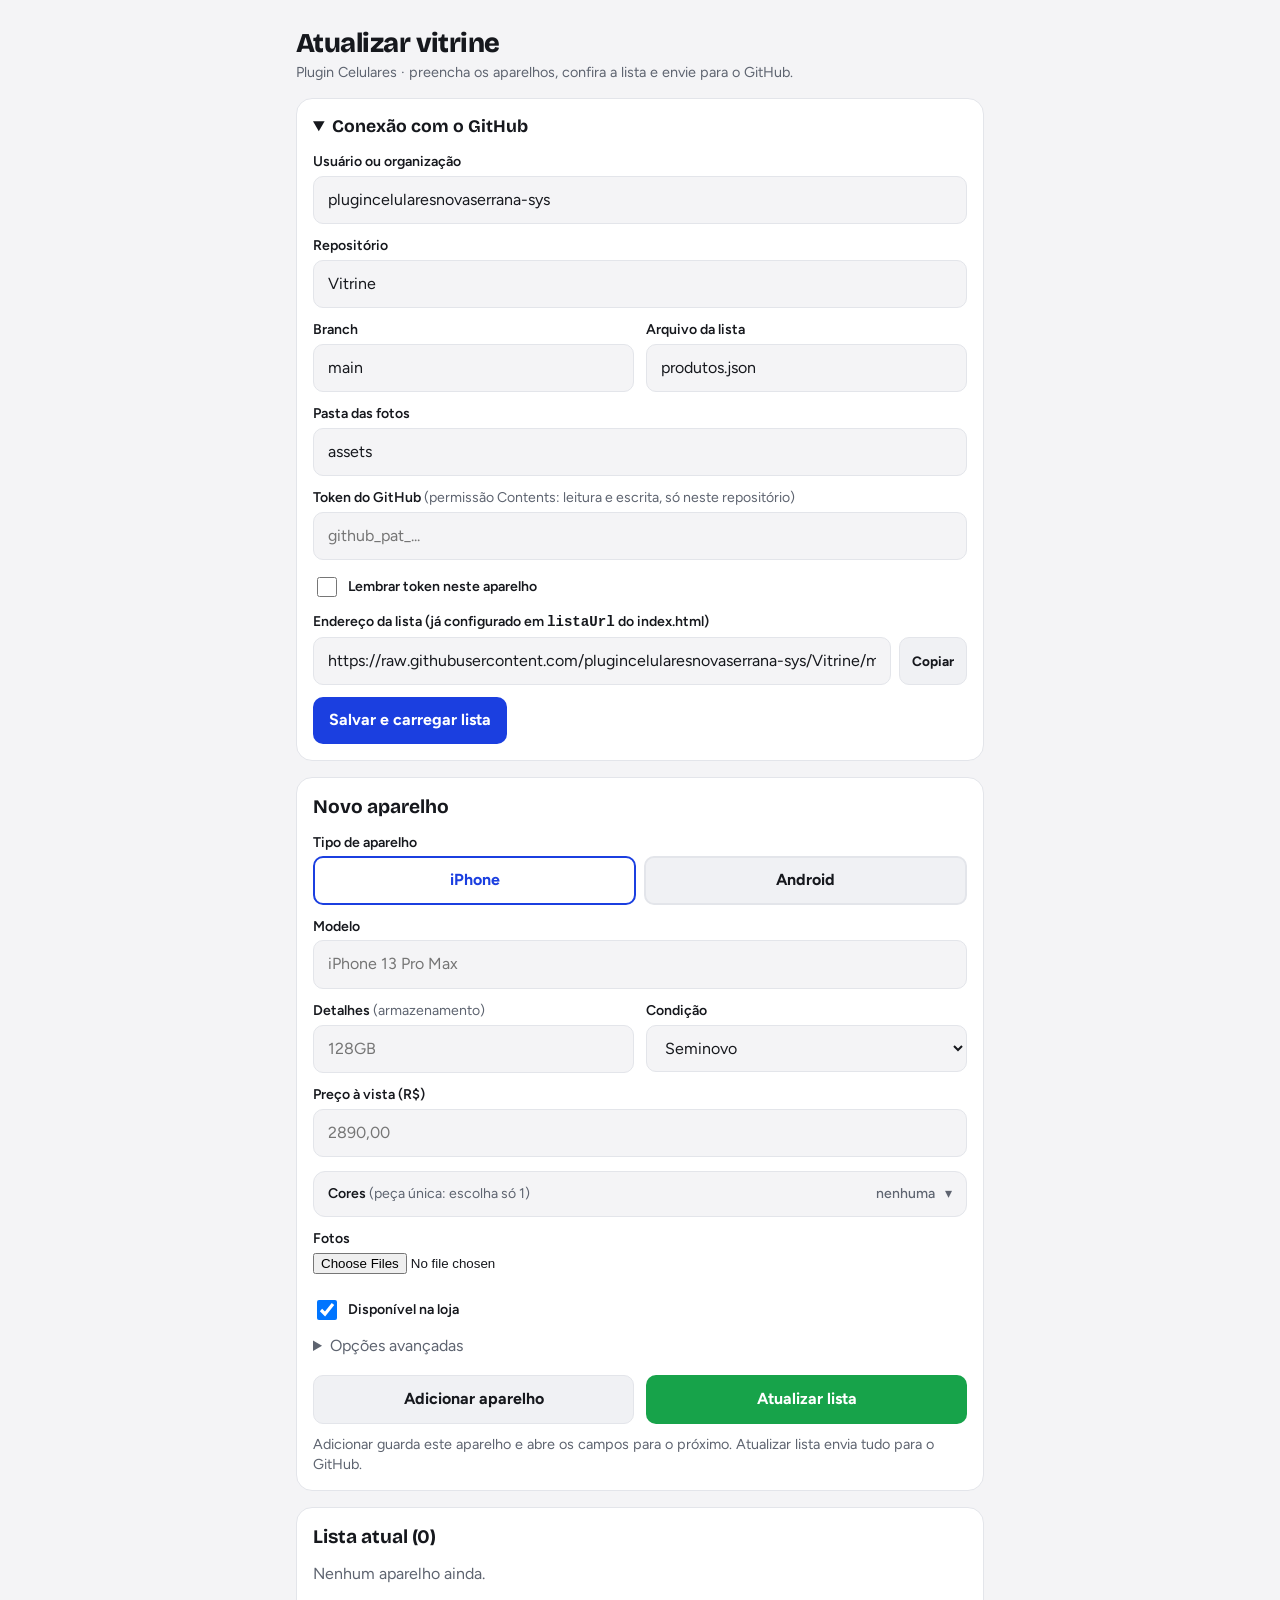
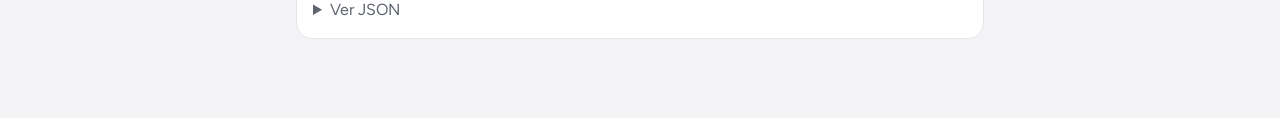
==== commit 0ebbeaa8: "Update admin.html" ====
--- a/admin.html
+++ b/admin.html
@@ -145,7 +145,7 @@
 
     <label id="lPlat">Tipo de aparelho</label>
     <div class="seg" role="group" aria-labelledby="lPlat">
-      <button type="button" class="sec" id="plApple" aria-pressed="true">Apple · iPhone</button>
+      <button type="button" class="sec" id="plApple" aria-pressed="true">iPhone</button>
       <button type="button" class="sec" id="plAndroid" aria-pressed="false">Android</button>
     </div>
 
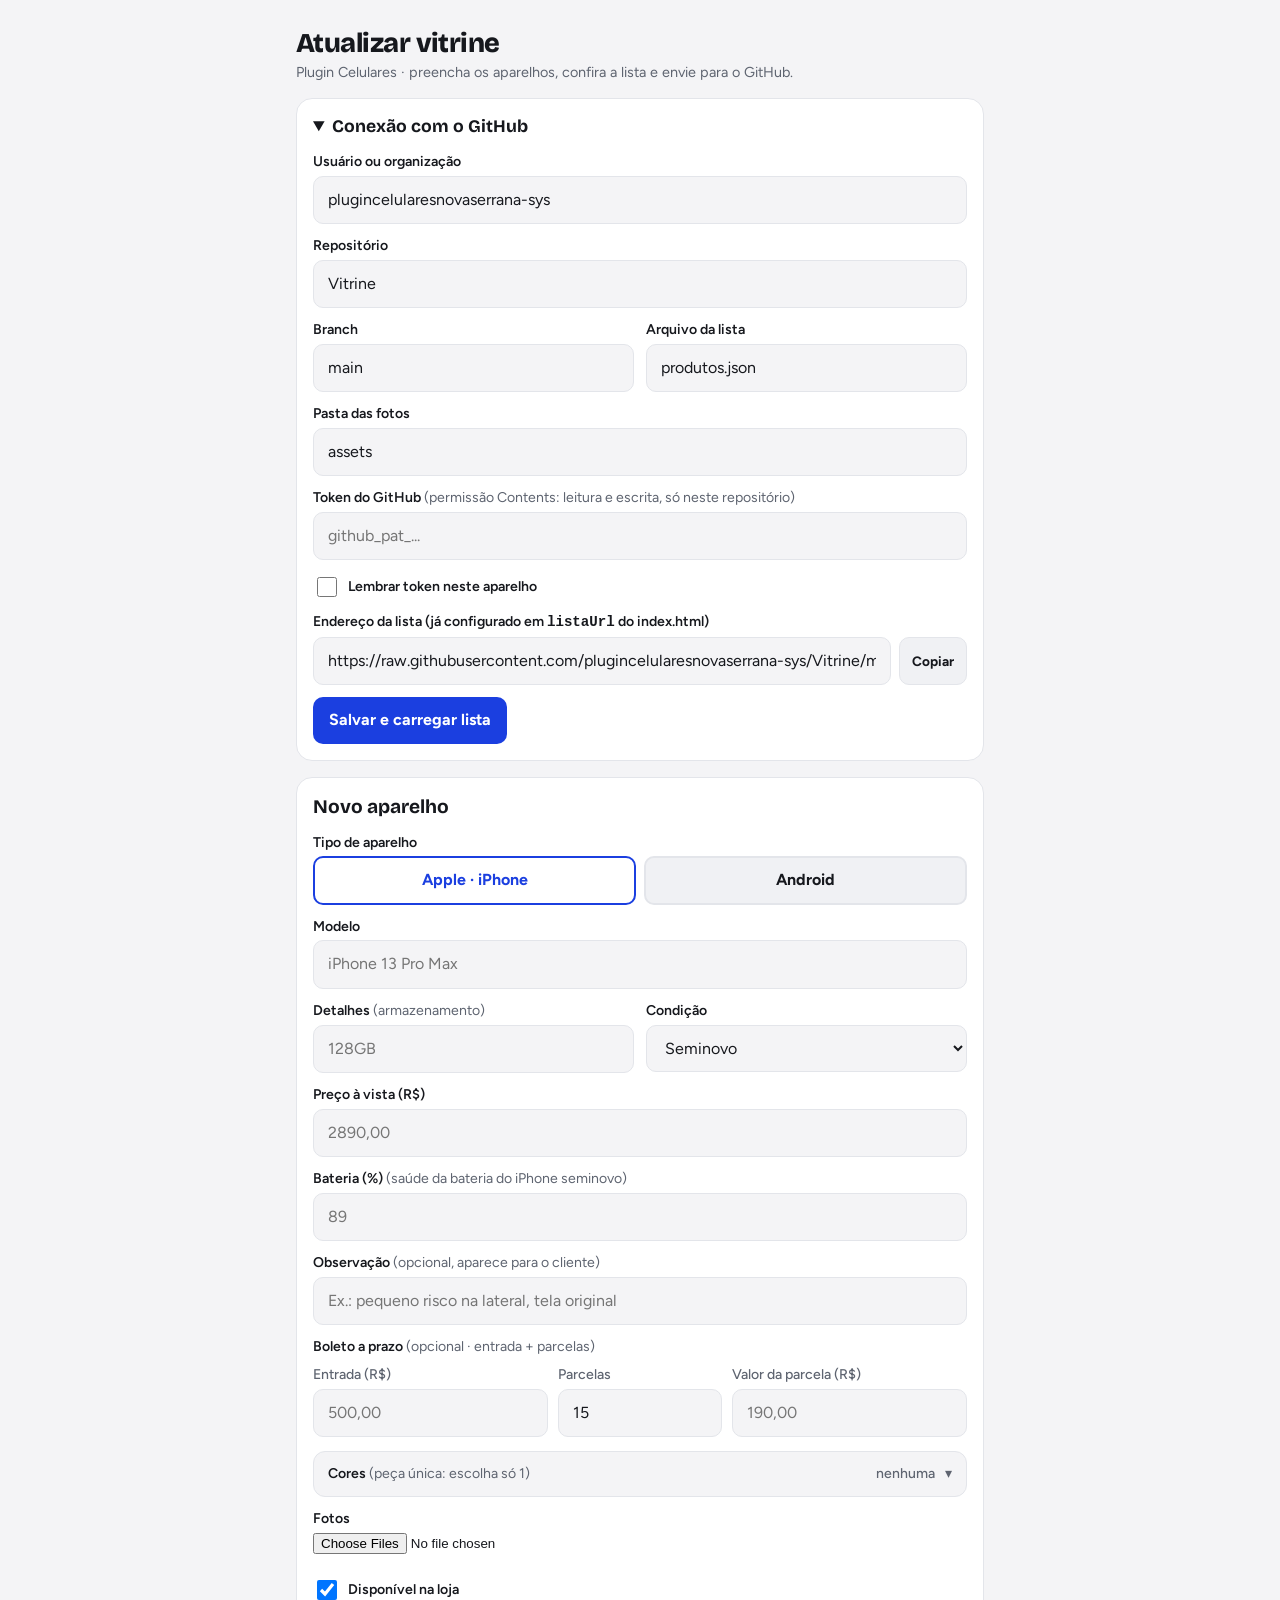
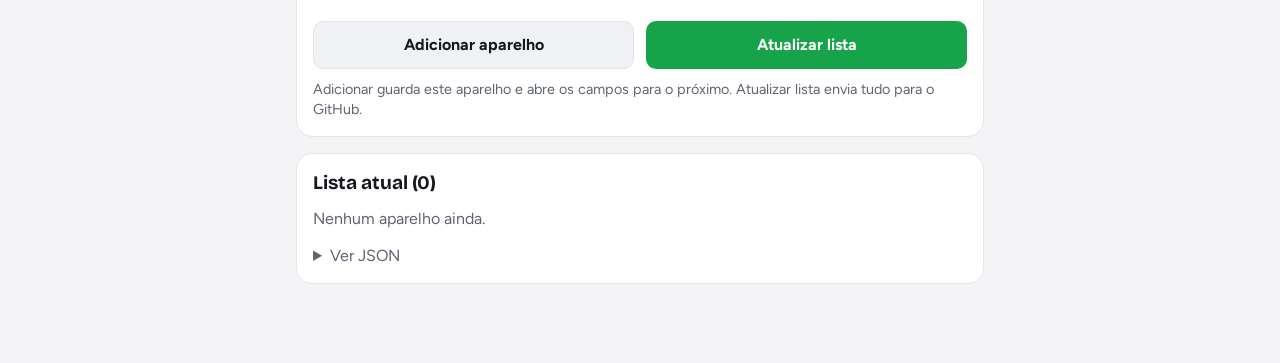
==== commit a794fd06: "Add files via upload" ====
--- a/admin.html
+++ b/admin.html
@@ -60,6 +60,8 @@
   .auto-foto.falta p{color:var(--erro)}
   .item{border:1px solid var(--linha);border-radius:12px;padding:12px;display:grid;gap:6px;margin-top:10px}
   .item.off{opacity:.6}
+  .tres{display:grid;grid-template-columns:1fr .7fr 1fr;gap:10px}
+  .tres label{margin-top:4px;font-weight:500;color:var(--tinta-2)}
   .item b{font-family:var(--display);font-size:1.05rem}
   .item small{color:var(--tinta-2)}
   .preco{font-weight:800}
@@ -145,7 +147,7 @@
 
     <label id="lPlat">Tipo de aparelho</label>
     <div class="seg" role="group" aria-labelledby="lPlat">
-      <button type="button" class="sec" id="plApple" aria-pressed="true">iPhone</button>
+      <button type="button" class="sec" id="plApple" aria-pressed="true">Apple · iPhone</button>
       <button type="button" class="sec" id="plAndroid" aria-pressed="false">Android</button>
     </div>
 
@@ -175,6 +177,22 @@
 
     <label for="fPreco">Preço à vista (R$)</label>
     <input type="text" id="fPreco" inputmode="decimal" autocomplete="off" placeholder="2890,00">
+
+    <div id="boxBateria" hidden>
+      <label for="fBateria">Bateria (%) <span class="dica">(saúde da bateria do iPhone seminovo)</span></label>
+      <input type="text" id="fBateria" inputmode="numeric" maxlength="3" autocomplete="off" placeholder="89">
+    </div>
+
+    <label for="fObs">Observação <span class="dica">(opcional, aparece para o cliente)</span></label>
+    <input type="text" id="fObs" autocomplete="off" maxlength="160" placeholder="Ex.: pequeno risco na lateral, tela original">
+
+    <label id="lBoleto">Boleto a prazo <span class="dica">(opcional · entrada + parcelas)</span></label>
+    <div class="tres" role="group" aria-labelledby="lBoleto">
+      <div><label for="fEntrada">Entrada (R$)</label><input type="text" id="fEntrada" inputmode="decimal" autocomplete="off" placeholder="500,00"></div>
+      <div><label for="fParcN">Parcelas</label><input type="text" id="fParcN" inputmode="numeric" maxlength="2" autocomplete="off" value="15"></div>
+      <div><label for="fParcVal">Valor da parcela (R$)</label><input type="text" id="fParcVal" inputmode="decimal" autocomplete="off" placeholder="190,00"></div>
+    </div>
+    <p class="sub" id="resumoBoleto" aria-live="polite" style="margin-top:6px"></p>
 
     <input type="hidden" id="fCores">
     <details class="gaveta" id="gavetaCores">
@@ -198,11 +216,7 @@
 
     <label class="check"><input type="checkbox" id="fDisp" checked> Disponível na loja</label>
 
-    <details style="margin-top:12px">
-      <summary class="dica" style="cursor:pointer">Opções avançadas</summary>
-      <label for="fParcelado">Total no parcelado (R$) <span class="dica">(opcional, para mostrar o valor da parcela)</span></label>
-      <input type="text" id="fParcelado" inputmode="decimal" autocomplete="off" placeholder="3400,00">
-    </details>
+    <input type="hidden" id="fParcelado">
 
     <div class="acoes">
       <button type="button" class="sec" id="btnAdicionar">Adicionar aparelho</button>
@@ -521,14 +535,29 @@
   $("fModelo").placeholder = apple ? "iPhone 13 Pro Max" : "Galaxy S23 Ultra";
   $("fDetalhes").placeholder = apple ? "128GB" : "256GB · 8GB RAM";
   $("dicaDetalhes").textContent = apple ? "(armazenamento)" : "(armazenamento e RAM)";
+  atualizarCamposSemi();
 }
 $("plApple").onclick = () => definirPlat("Apple");
 $("plAndroid").onclick = () => { definirPlat("Android"); $("fMarca").focus(); };
 
+/* ============ BATERIA, OBSERVAÇÃO E BOLETO ============ */
+function atualizarCamposSemi(){
+  $("boxBateria").hidden = !($("fCond").value === "Seminovo" && S.plat === "Apple");   /* bateria: só iPhone seminovo */
+}
+function atualizarBoleto(){
+  const e = paraNumero($("fEntrada").value), v = paraNumero($("fParcVal").value);
+  const n = parseInt($("fParcN").value.replace(/\D/g, ""), 10) || 0;
+  $("resumoBoleto").textContent = (v > 0 && n > 0)
+    ? `Total a prazo: ${brl(e + v * n)} (${e > 0 ? "entrada " + brl(e) + " + " : ""}${n}x de ${brl(v)})`
+    : "";
+}
+
 /* ============ FORMULÁRIO ============ */
 function limparForm(){
-  ["fModelo","fMarca","fDetalhes","fPreco","fCores","fParcelado"].forEach(id => $(id).value = "");
+  ["fModelo","fMarca","fDetalhes","fPreco","fCores","fParcelado","fBateria","fObs","fEntrada","fParcVal"].forEach(id => $(id).value = "");
+  $("fParcN").value = "15";
   $("fCond").value = "Seminovo"; $("fDisp").checked = true;
+  atualizarCamposSemi(); atualizarBoleto();
   S.fotosForm = []; S.novasForm = []; S.editando = -1;
   $("gavetaCores").open = false;
   desenharCores();
@@ -546,7 +575,24 @@
   const marca = $("fMarca").value.trim();
   if (S.plat === "Android" && !marca){ aviso("erro", "Preencha a marca do aparelho Android."); $("fMarca").focus(); return false; }
   let cores = listaDe($("fCores").value);
-  if ($("fCond").value === "Seminovo" && cores.length > 1) cores = [cores[0]];
+  const semi = $("fCond").value === "Seminovo";
+  if (semi && cores.length > 1) cores = [cores[0]];
+
+  let bateria;
+  if (semi && S.plat === "Apple" && $("fBateria").value.trim() !== ""){
+    bateria = parseInt($("fBateria").value.replace(/\D/g, ""), 10);
+    if (!(bateria >= 1 && bateria <= 100)){ aviso("erro", "Bateria deve ser um número de 1 a 100."); $("fBateria").focus(); return false; }
+  }
+  const observacao = $("fObs").value.trim();
+
+  let boleto;
+  const entrada = paraNumero($("fEntrada").value), parcVal = paraNumero($("fParcVal").value);
+  const parcN = parseInt($("fParcN").value.replace(/\D/g, ""), 10);
+  if (entrada > 0 || parcVal > 0){
+    if (!(parcVal > 0)){ aviso("erro", "Informe o valor da parcela do boleto."); $("fParcVal").focus(); return false; }
+    if (!(parcN >= 1 && parcN <= 60)){ aviso("erro", "Informe o número de parcelas do boleto (ex.: 15)."); $("fParcN").focus(); return false; }
+    boleto = {entrada: entrada > 0 ? entrada : 0, parcelas: parcN, parcela: parcVal};
+  }
 
   const item = {
     plataforma: S.plat,
@@ -556,6 +602,9 @@
     preco,
     fotos: [...S.fotosForm],
     cores,
+    bateria,                                   /* undefined = não vai para o JSON */
+    observacao: observacao || undefined,
+    boleto,
     disponivel: $("fDisp").checked,
     novas: [...S.novasForm]
   };
@@ -585,6 +634,13 @@
   definirPlat(platDe(p)); $("fMarca").value = p.marca || "";
   $("fModelo").value = p.modelo || ""; $("fDetalhes").value = p.detalhes || "";
   $("fCond").value = p.condicao === "Novo" || p.condicao === "Lacrado" ? "Novo" : "Seminovo";
+  atualizarCamposSemi();
+  $("fBateria").value = p.bateria || ""; $("fObs").value = p.observacao || "";
+  const bo = p.boleto || {};
+  $("fEntrada").value = bo.entrada ? String(bo.entrada).replace(".", ",") : "";
+  $("fParcN").value = bo.parcelas ? String(bo.parcelas) : "15";
+  $("fParcVal").value = bo.parcela ? String(bo.parcela).replace(".", ",") : "";
+  atualizarBoleto();
   $("fPreco").value = p.preco != null ? String(p.preco).replace(".", ",") : "";
   $("fCores").value = (p.cores || []).join(", ");
   aplicarRegraCor();
@@ -610,7 +666,8 @@
     const l2 = document.createElement("div"); l2.className = "preco"; l2.textContent = brl(p.preco);
     const l3 = document.createElement("small");
     const nf = (p.fotos || []).length + (p.novas || []).length;
-    l3.textContent = [platDe(p) === "Apple" ? "Apple" : (p.marca || "Android"), p.condicao, nf ? nf + (nf === 1 ? " foto" : " fotos") : "foto automática", (p.novas || []).length ? (p.novas.length + " para enviar") : "",
+    l3.textContent = [platDe(p) === "Apple" ? "Apple" : (p.marca || "Android"), p.condicao, p.bateria ? "bateria " + p.bateria + "%" : "", p.observacao ? "com observação" : "",
+                      p.boleto ? `boleto ${p.boleto.entrada > 0 ? brl(p.boleto.entrada) + " + " : ""}${p.boleto.parcelas}x ${brl(p.boleto.parcela)}` : "", nf ? nf + (nf === 1 ? " foto" : " fotos") : "foto automática", (p.novas || []).length ? (p.novas.length + " para enviar") : "",
                       p.disponivel === false ? "indisponível" : ""].filter(Boolean).join(" · ");
     const bt = document.createElement("div"); bt.className = "linha-btn";
     const be = document.createElement("button"); be.type = "button"; be.className = "sec mini"; be.textContent = "Editar"; be.onclick = () => editar(i);
@@ -695,6 +752,8 @@
 let tFoto; $("fModelo").addEventListener("input", () => { clearTimeout(tFoto); tFoto = setTimeout(atualizarFotoAuto, 400); });
 $("fModelo").addEventListener("change", atualizarFotoAuto);
 $("fCond").addEventListener("change", aplicarRegraCor);
+$("fCond").addEventListener("change", atualizarCamposSemi);
+["fEntrada","fParcN","fParcVal"].forEach(id => $(id).addEventListener("input", atualizarBoleto));
 window.addEventListener("beforeunload", e => {
   if (S.itens.some(p => (p.novas || []).length)) { e.preventDefault(); e.returnValue = ""; }
 });
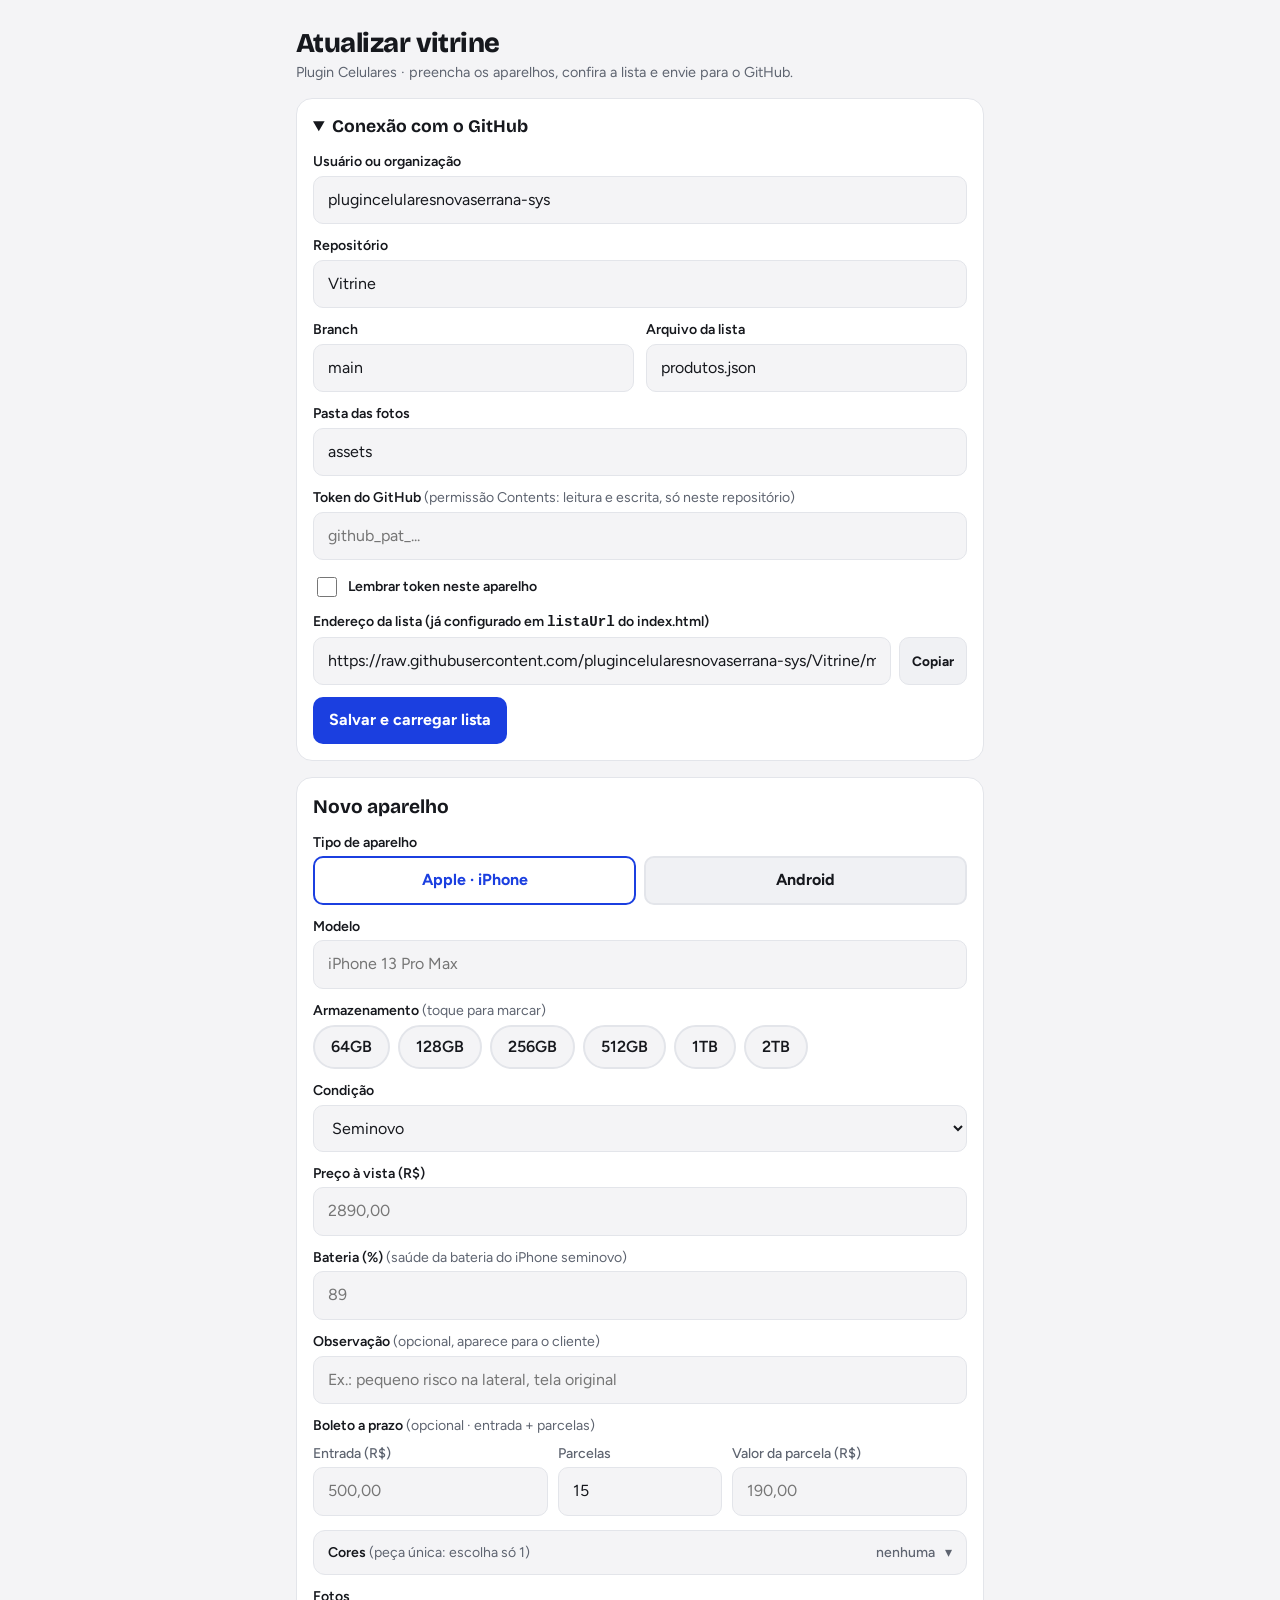
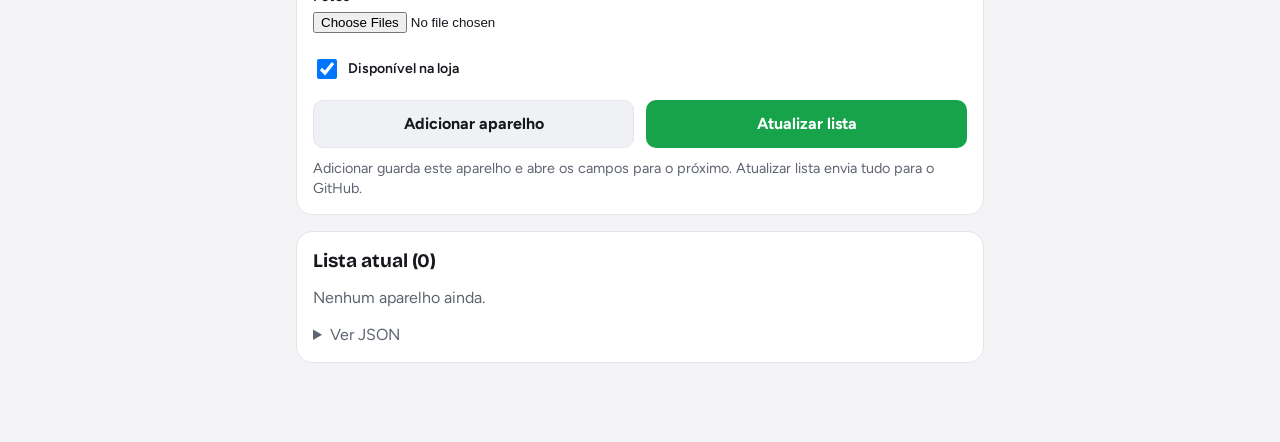
==== commit 06417e43: "Update admin.html" ====
--- a/admin.html
+++ b/admin.html
@@ -60,6 +60,10 @@
   .auto-foto.falta p{color:var(--erro)}
   .item{border:1px solid var(--linha);border-radius:12px;padding:12px;display:grid;gap:6px;margin-top:10px}
   .item.off{opacity:.6}
+  .chips{display:flex;flex-wrap:wrap;gap:8px;margin-top:4px}
+  .chip{border:2px solid var(--linha);background:var(--papel);color:var(--tinta);border-radius:999px;padding:9px 16px;font-weight:600}
+  .chip[aria-pressed=true]{border-color:var(--azul);background:var(--foto-bg);color:var(--azul)}
+  .chip[aria-pressed=true]::after{content:" ✓"}
   .tres{display:grid;grid-template-columns:1fr .7fr 1fr;gap:10px}
   .tres label{margin-top:4px;font-weight:500;color:var(--tinta-2)}
   .item b{font-family:var(--display);font-size:1.05rem}
@@ -161,19 +165,19 @@
     <input type="text" id="fModelo" list="modelosIphone" autocomplete="off" placeholder="iPhone 13 Pro Max">
     <datalist id="modelosIphone"></datalist>
 
-    <div class="duas">
-      <div>
-        <label for="fDetalhes">Detalhes <span class="dica" id="dicaDetalhes">(armazenamento)</span></label>
-        <input type="text" id="fDetalhes" autocomplete="off" placeholder="128GB">
-      </div>
-      <div>
-        <label for="fCond">Condição</label>
-        <select id="fCond">
-          <option value="Seminovo">Seminovo</option>
-          <option value="Novo">Novo</option>
-        </select>
-      </div>
+    <label id="lArm">Armazenamento <span class="dica" id="dicaDetalhes">(toque para marcar)</span></label>
+    <div class="chips" id="chipsArm" role="group" aria-labelledby="lArm"></div>
+    <div id="boxRam" hidden>
+      <label id="lRam">Memória RAM <span class="dica">(opcional)</span></label>
+      <div class="chips" id="chipsRam" role="group" aria-labelledby="lRam"></div>
     </div>
+    <input type="hidden" id="fDetalhes">
+
+    <label for="fCond">Condição</label>
+    <select id="fCond">
+      <option value="Seminovo">Seminovo</option>
+      <option value="Novo">Novo</option>
+    </select>
 
     <label for="fPreco">Preço à vista (R$)</label>
     <input type="text" id="fPreco" inputmode="decimal" autocomplete="off" placeholder="2890,00">
@@ -524,6 +528,37 @@
 $("fCorOutra").addEventListener("keydown", e => { if (e.key === "Enter"){ e.preventDefault(); addCorOutra(); } });
 desenharCores();
 
+/* ============ ARMAZENAMENTO (botões) ============ */
+const ARMAZENAMENTOS = ["64GB","128GB","256GB","512GB","1TB","2TB"];
+const RAMS = ["4GB","6GB","8GB","12GB","16GB"];
+let armSel = "", ramSel = "";
+function lerDetalhes(){                       /* lê o texto salvo (ex.: "256GB · 8GB RAM") e marca os botões */
+  const t = $("fDetalhes").value;
+  const mr = t.match(/(\d+)\s*GB\s*RAM/i);
+  ramSel = mr ? mr[1] + "GB" : "";
+  const m = t.replace(/(\d+)\s*GB\s*RAM/i, "").match(/(\d+)\s*(GB|TB)/i);
+  armSel = m ? m[1] + m[2].toUpperCase() : "";
+}
+function gravarDetalhes(){
+  $("fDetalhes").value = [armSel, ramSel ? ramSel + " RAM" : ""].filter(Boolean).join(" · ");
+}
+function chips(boxId, opcoes, atual, aoClicar){
+  const box = $(boxId); box.replaceChildren();
+  const todas = atual && !opcoes.includes(atual) ? [...opcoes, atual] : opcoes;   /* valor antigo fora da lista continua marcado */
+  todas.forEach(v => {
+    const b = document.createElement("button");
+    b.type = "button"; b.className = "chip"; b.textContent = v;
+    b.setAttribute("aria-pressed", v === atual ? "true" : "false");
+    b.onclick = () => aoClicar(v === atual ? "" : v);
+    box.append(b);
+  });
+}
+function desenharChips(){
+  chips("chipsArm", ARMAZENAMENTOS, armSel, v => { armSel = v; gravarDetalhes(); desenharChips(); });
+  chips("chipsRam", RAMS, ramSel, v => { ramSel = v; gravarDetalhes(); desenharChips(); });
+}
+function desenharArmazenamento(){ lerDetalhes(); desenharChips(); }
+
 /* ============ APPLE x ANDROID ============ */
 function definirPlat(plat){
   S.plat = plat;
@@ -534,7 +569,9 @@
   if (apple) $("fModelo").setAttribute("list", "modelosIphone"); else $("fModelo").removeAttribute("list");
   $("fModelo").placeholder = apple ? "iPhone 13 Pro Max" : "Galaxy S23 Ultra";
   $("fDetalhes").placeholder = apple ? "128GB" : "256GB · 8GB RAM";
-  $("dicaDetalhes").textContent = apple ? "(armazenamento)" : "(armazenamento e RAM)";
+  $("boxRam").hidden = apple;                                /* RAM só para Android */
+  if (apple){ ramSel = ""; gravarDetalhes(); }
+  desenharArmazenamento();
   atualizarCamposSemi();
 }
 $("plApple").onclick = () => definirPlat("Apple");
@@ -557,6 +594,7 @@
   ["fModelo","fMarca","fDetalhes","fPreco","fCores","fParcelado","fBateria","fObs","fEntrada","fParcVal"].forEach(id => $(id).value = "");
   $("fParcN").value = "15";
   $("fCond").value = "Seminovo"; $("fDisp").checked = true;
+  desenharArmazenamento();
   atualizarCamposSemi(); atualizarBoleto();
   S.fotosForm = []; S.novasForm = []; S.editando = -1;
   $("gavetaCores").open = false;
@@ -632,7 +670,7 @@
   const p = S.itens[i];
   S.editando = i;
   definirPlat(platDe(p)); $("fMarca").value = p.marca || "";
-  $("fModelo").value = p.modelo || ""; $("fDetalhes").value = p.detalhes || "";
+  $("fModelo").value = p.modelo || ""; $("fDetalhes").value = p.detalhes || ""; desenharArmazenamento();
   $("fCond").value = p.condicao === "Novo" || p.condicao === "Lacrado" ? "Novo" : "Seminovo";
   atualizarCamposSemi();
   $("fBateria").value = p.bateria || ""; $("fObs").value = p.observacao || "";
@@ -675,7 +713,7 @@
     bc.onclick = () => {
       editar(i); S.editando = -1; S.novasForm = [];
       $("tFormulario").textContent = "Novo aparelho (cópia)"; $("btnAdicionar").textContent = "Adicionar aparelho";
-      desenharMiniaturas(); $("fDetalhes").focus();
+      desenharMiniaturas(); const c1 = $("chipsArm").querySelector("button"); if (c1) c1.focus();
     };
     const bd = document.createElement("button"); bd.type = "button"; bd.className = "sec mini";
     bd.textContent = p.disponivel === false ? "Marcar disponível" : "Marcar indisponível";
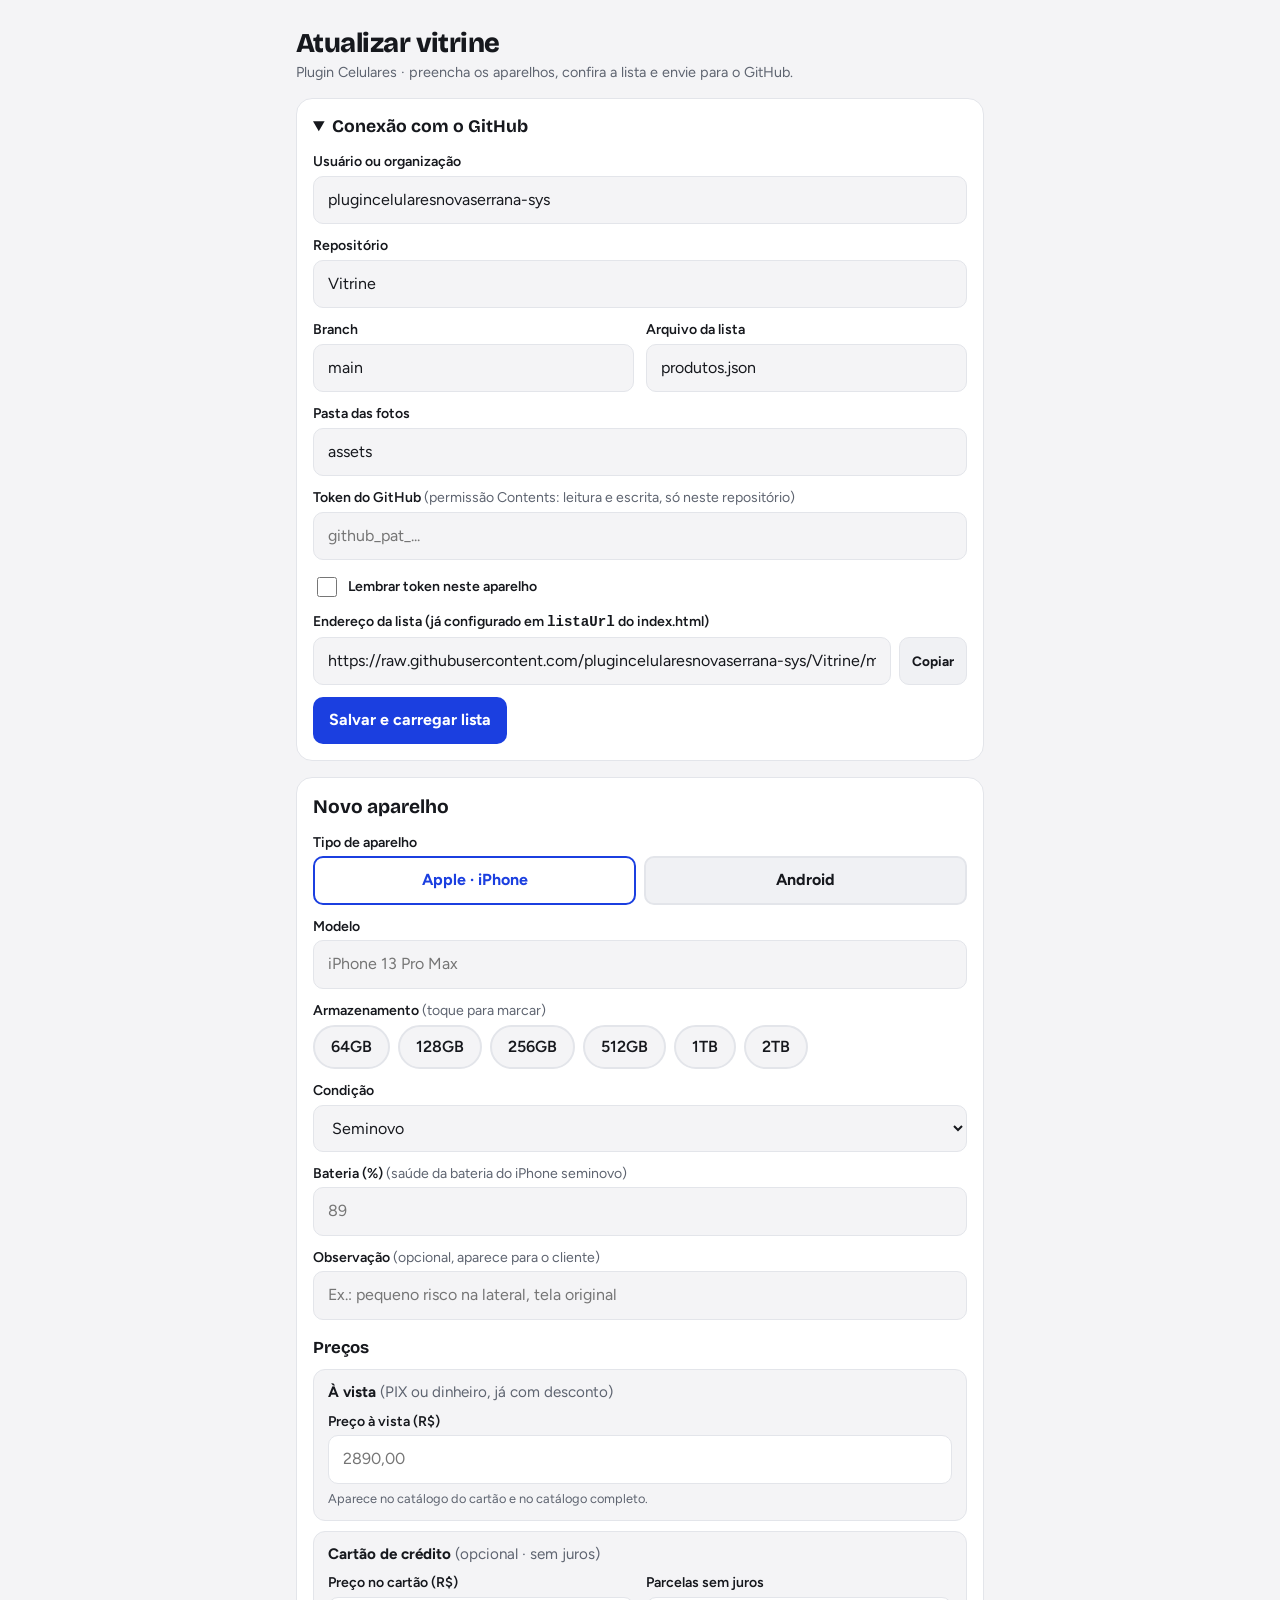
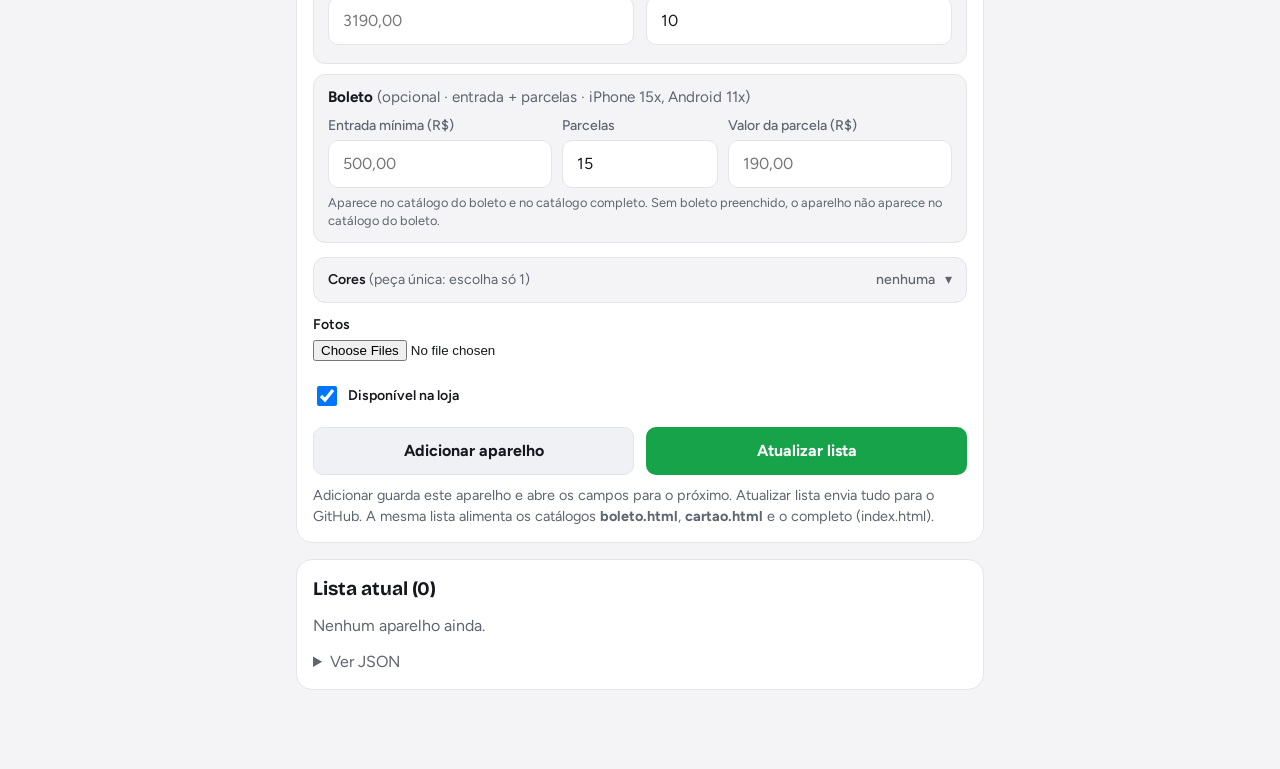
==== commit b4890b2a: "Add files via upload" ====
--- a/admin.html
+++ b/admin.html
@@ -102,6 +102,15 @@
   .gaveta .resumo{margin-left:auto;display:flex;align-items:center;gap:6px;min-width:0;font-weight:500;color:var(--tinta-2)}
   .gaveta .resumo .bolinha{width:16px;height:16px;border-radius:50%;border:1px solid rgba(128,128,128,.55);flex:none}
   .gaveta .resumo .txt{overflow:hidden;text-overflow:ellipsis;white-space:nowrap;max-width:46vw}
+
+  /* bloco de preços */
+  fieldset.precos{border:0;padding:0;margin:16px 0 0;min-width:0}
+  fieldset.precos legend{font-family:var(--display);font-weight:700;font-size:1.05rem;padding:0}
+  .bloco-preco{border:1px solid var(--linha);border-radius:12px;padding:12px 14px;margin-top:10px;background:var(--papel)}
+  .bloco-preco h3{margin:0;font-size:.95rem;font-weight:700}
+  .bloco-preco label{margin-top:8px}
+  .bloco-preco input[type=text]{background:var(--card)}
+  .bloco-preco .sub{font-size:.8rem;margin-top:6px}
 </style>
 </head>
 <body>
@@ -179,9 +188,6 @@
       <option value="Novo">Novo</option>
     </select>
 
-    <label for="fPreco">Preço à vista (R$)</label>
-    <input type="text" id="fPreco" inputmode="decimal" autocomplete="off" placeholder="2890,00">
-
     <div id="boxBateria" hidden>
       <label for="fBateria">Bateria (%) <span class="dica">(saúde da bateria do iPhone seminovo)</span></label>
       <input type="text" id="fBateria" inputmode="numeric" maxlength="3" autocomplete="off" placeholder="89">
@@ -190,13 +196,36 @@
     <label for="fObs">Observação <span class="dica">(opcional, aparece para o cliente)</span></label>
     <input type="text" id="fObs" autocomplete="off" maxlength="160" placeholder="Ex.: pequeno risco na lateral, tela original">
 
-    <label id="lBoleto">Boleto a prazo <span class="dica">(opcional · entrada + parcelas)</span></label>
-    <div class="tres" role="group" aria-labelledby="lBoleto">
-      <div><label for="fEntrada">Entrada (R$)</label><input type="text" id="fEntrada" inputmode="decimal" autocomplete="off" placeholder="500,00"></div>
-      <div><label for="fParcN">Parcelas</label><input type="text" id="fParcN" inputmode="numeric" maxlength="2" autocomplete="off" value="15"></div>
-      <div><label for="fParcVal">Valor da parcela (R$)</label><input type="text" id="fParcVal" inputmode="decimal" autocomplete="off" placeholder="190,00"></div>
-    </div>
-    <p class="sub" id="resumoBoleto" aria-live="polite" style="margin-top:6px"></p>
+    <fieldset class="precos" aria-labelledby="lPrecos">
+      <legend id="lPrecos">Preços</legend>
+
+      <div class="bloco-preco">
+        <h3>À vista <span class="dica">(PIX ou dinheiro, já com desconto)</span></h3>
+        <label for="fPreco">Preço à vista (R$)</label>
+        <input type="text" id="fPreco" inputmode="decimal" autocomplete="off" placeholder="2890,00">
+        <p class="sub">Aparece no catálogo do cartão e no catálogo completo.</p>
+      </div>
+
+      <div class="bloco-preco">
+        <h3>Cartão de crédito <span class="dica">(opcional · sem juros)</span></h3>
+        <div class="duas">
+          <div><label for="fCartaoTotal">Preço no cartão (R$)</label><input type="text" id="fCartaoTotal" inputmode="decimal" autocomplete="off" placeholder="3190,00"></div>
+          <div><label for="fCartaoN">Parcelas sem juros</label><input type="text" id="fCartaoN" inputmode="numeric" maxlength="2" autocomplete="off" value="10"></div>
+        </div>
+        <p class="sub" id="resumoCartao" aria-live="polite" style="margin-top:6px"></p>
+      </div>
+
+      <div class="bloco-preco">
+        <h3 id="lBoleto">Boleto <span class="dica">(opcional · entrada + parcelas · iPhone 15x, Android 11x)</span></h3>
+        <div class="tres" role="group" aria-labelledby="lBoleto">
+          <div><label for="fEntrada">Entrada mínima (R$)</label><input type="text" id="fEntrada" inputmode="decimal" autocomplete="off" placeholder="500,00"></div>
+          <div><label for="fParcN">Parcelas</label><input type="text" id="fParcN" inputmode="numeric" maxlength="2" autocomplete="off" value="15"></div>
+          <div><label for="fParcVal">Valor da parcela (R$)</label><input type="text" id="fParcVal" inputmode="decimal" autocomplete="off" placeholder="190,00"></div>
+        </div>
+        <p class="sub" id="resumoBoleto" aria-live="polite" style="margin-top:6px"></p>
+        <p class="sub">Aparece no catálogo do boleto e no catálogo completo. Sem boleto preenchido, o aparelho não aparece no catálogo do boleto.</p>
+      </div>
+    </fieldset>
 
     <input type="hidden" id="fCores">
     <details class="gaveta" id="gavetaCores">
@@ -226,7 +255,8 @@
       <button type="button" class="sec" id="btnAdicionar">Adicionar aparelho</button>
       <button type="button" class="envia" id="btnEnviar">Atualizar lista</button>
     </div>
-    <p class="sub" style="margin-top:10px">Adicionar guarda este aparelho e abre os campos para o próximo. Atualizar lista envia tudo para o GitHub.</p>
+    <p class="sub" style="margin-top:10px">Adicionar guarda este aparelho e abre os campos para o próximo. Atualizar lista envia tudo para o GitHub.
+      A mesma lista alimenta os catálogos <b>boleto.html</b>, <b>cartao.html</b> e o completo (index.html).</p>
   </section>
 
   <!-- 3. Lista -->
@@ -573,6 +603,7 @@
   if (apple){ ramSel = ""; gravarDetalhes(); }
   desenharArmazenamento();
   atualizarCamposSemi();
+  parcelasPadraoBoleto();
 }
 $("plApple").onclick = () => definirPlat("Apple");
 $("plAndroid").onclick = () => { definirPlat("Android"); $("fMarca").focus(); };
@@ -588,14 +619,35 @@
     ? `Total a prazo: ${brl(e + v * n)} (${e > 0 ? "entrada " + brl(e) + " + " : ""}${n}x de ${brl(v)})`
     : "";
 }
+/* parcelas padrão do boleto: iPhone 15x, Android 11x */
+const PARC_BOLETO = {Apple: 15, Android: 11};
+function parcelasPadraoBoleto(){
+  const atual = $("fParcN").value.trim();
+  if (atual === "" || Object.values(PARC_BOLETO).map(String).includes(atual)){
+    $("fParcN").value = String(PARC_BOLETO[S.plat] || 15);
+    atualizarBoleto();
+  }
+}
+/* cartão sem juros: preço no cartão dividido pelas parcelas */
+const centavos = n => Math.round(n * 100) / 100;
+function atualizarCartao(){
+  const t = paraNumero($("fCartaoTotal").value);
+  const n = parseInt($("fCartaoN").value.replace(/\D/g, ""), 10) || 0;
+  const avista = paraNumero($("fPreco").value);
+  if (!(t > 0 && n > 0)){ $("resumoCartao").textContent = ""; return; }
+  let txt = `${n}x de ${brl(centavos(t / n))} sem juros (total ${brl(t)})`;
+  if (avista > 0 && t > avista) txt += ` · desconto à vista de ${brl(t - avista)}`;
+  $("resumoCartao").textContent = txt;
+}
 
 /* ============ FORMULÁRIO ============ */
 function limparForm(){
-  ["fModelo","fMarca","fDetalhes","fPreco","fCores","fParcelado","fBateria","fObs","fEntrada","fParcVal"].forEach(id => $(id).value = "");
-  $("fParcN").value = "15";
+  ["fModelo","fMarca","fDetalhes","fPreco","fCores","fParcelado","fBateria","fObs","fEntrada","fParcVal","fCartaoTotal"].forEach(id => $(id).value = "");
+  $("fParcN").value = String(PARC_BOLETO[S.plat] || 15);
+  $("fCartaoN").value = "10";
   $("fCond").value = "Seminovo"; $("fDisp").checked = true;
   desenharArmazenamento();
-  atualizarCamposSemi(); atualizarBoleto();
+  atualizarCamposSemi(); atualizarBoleto(); atualizarCartao();
   S.fotosForm = []; S.novasForm = []; S.editando = -1;
   $("gavetaCores").open = false;
   desenharCores();
@@ -632,6 +684,15 @@
     boleto = {entrada: entrada > 0 ? entrada : 0, parcelas: parcN, parcela: parcVal};
   }
 
+  let cartao;
+  const cTotal = paraNumero($("fCartaoTotal").value);
+  const cN = parseInt($("fCartaoN").value.replace(/\D/g, ""), 10);
+  if (cTotal > 0){
+    if (!(cN >= 1 && cN <= 24)){ aviso("erro", "Informe as parcelas do cartão (ex.: 10)."); $("fCartaoN").focus(); return false; }
+    if (cTotal < preco && !confirm(`O preço no cartão (${brl(cTotal)}) está menor que o à vista (${brl(preco)}). Salvar assim mesmo?`)){ $("fCartaoTotal").focus(); return false; }
+    cartao = {total: cTotal, parcelas: cN, parcela: centavos(cTotal / cN)};
+  }
+
   const item = {
     plataforma: S.plat,
     modelo,
@@ -642,6 +703,7 @@
     cores,
     bateria,                                   /* undefined = não vai para o JSON */
     observacao: observacao || undefined,
+    cartao,                                    /* undefined = sem cartão no JSON */
     boleto,
     disponivel: $("fDisp").checked,
     novas: [...S.novasForm]
@@ -680,6 +742,10 @@
   $("fParcVal").value = bo.parcela ? String(bo.parcela).replace(".", ",") : "";
   atualizarBoleto();
   $("fPreco").value = p.preco != null ? String(p.preco).replace(".", ",") : "";
+  const ca = p.cartao || {};
+  $("fCartaoTotal").value = ca.total ? String(ca.total).replace(".", ",") : "";
+  $("fCartaoN").value = ca.parcelas ? String(ca.parcelas) : "10";
+  atualizarCartao();
   $("fCores").value = (p.cores || []).join(", ");
   aplicarRegraCor();
   $("fParcelado").value = p.parcelado ? String(p.parcelado).replace(".", ",") : "";
@@ -705,7 +771,8 @@
     const l3 = document.createElement("small");
     const nf = (p.fotos || []).length + (p.novas || []).length;
     l3.textContent = [platDe(p) === "Apple" ? "Apple" : (p.marca || "Android"), p.condicao, p.bateria ? "bateria " + p.bateria + "%" : "", p.observacao ? "com observação" : "",
-                      p.boleto ? `boleto ${p.boleto.entrada > 0 ? brl(p.boleto.entrada) + " + " : ""}${p.boleto.parcelas}x ${brl(p.boleto.parcela)}` : "", nf ? nf + (nf === 1 ? " foto" : " fotos") : "foto automática", (p.novas || []).length ? (p.novas.length + " para enviar") : "",
+                      p.cartao ? `cartão ${p.cartao.parcelas}x ${brl(p.cartao.parcela)} s/ juros` : "sem cartão",
+                      p.boleto ? `boleto ${p.boleto.entrada > 0 ? brl(p.boleto.entrada) + " + " : ""}${p.boleto.parcelas}x ${brl(p.boleto.parcela)}` : "sem boleto", nf ? nf + (nf === 1 ? " foto" : " fotos") : "foto automática", (p.novas || []).length ? (p.novas.length + " para enviar") : "",
                       p.disponivel === false ? "indisponível" : ""].filter(Boolean).join(" · ");
     const bt = document.createElement("div"); bt.className = "linha-btn";
     const be = document.createElement("button"); be.type = "button"; be.className = "sec mini"; be.textContent = "Editar"; be.onclick = () => editar(i);
@@ -792,6 +859,7 @@
 $("fCond").addEventListener("change", aplicarRegraCor);
 $("fCond").addEventListener("change", atualizarCamposSemi);
 ["fEntrada","fParcN","fParcVal"].forEach(id => $(id).addEventListener("input", atualizarBoleto));
+["fCartaoTotal","fCartaoN","fPreco"].forEach(id => $(id).addEventListener("input", atualizarCartao));
 window.addEventListener("beforeunload", e => {
   if (S.itens.some(p => (p.novas || []).length)) { e.preventDefault(); e.returnValue = ""; }
 });
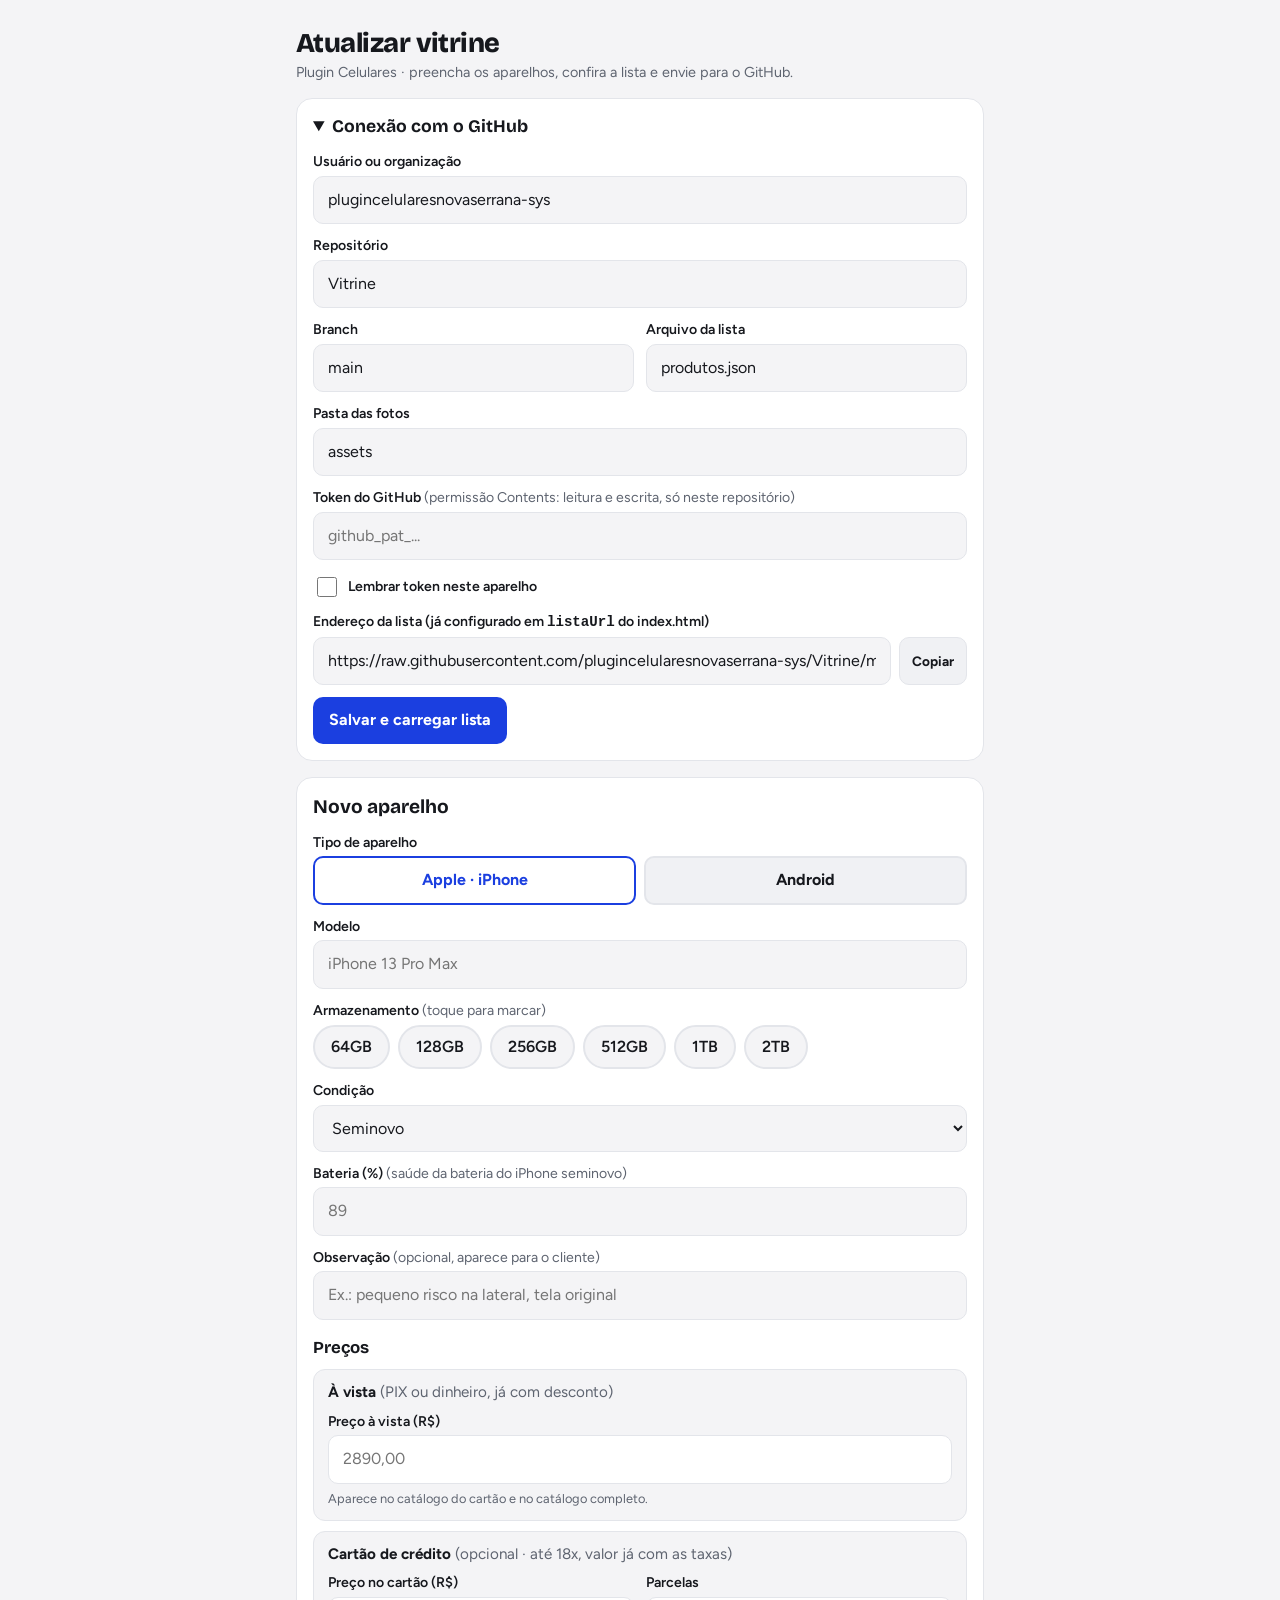
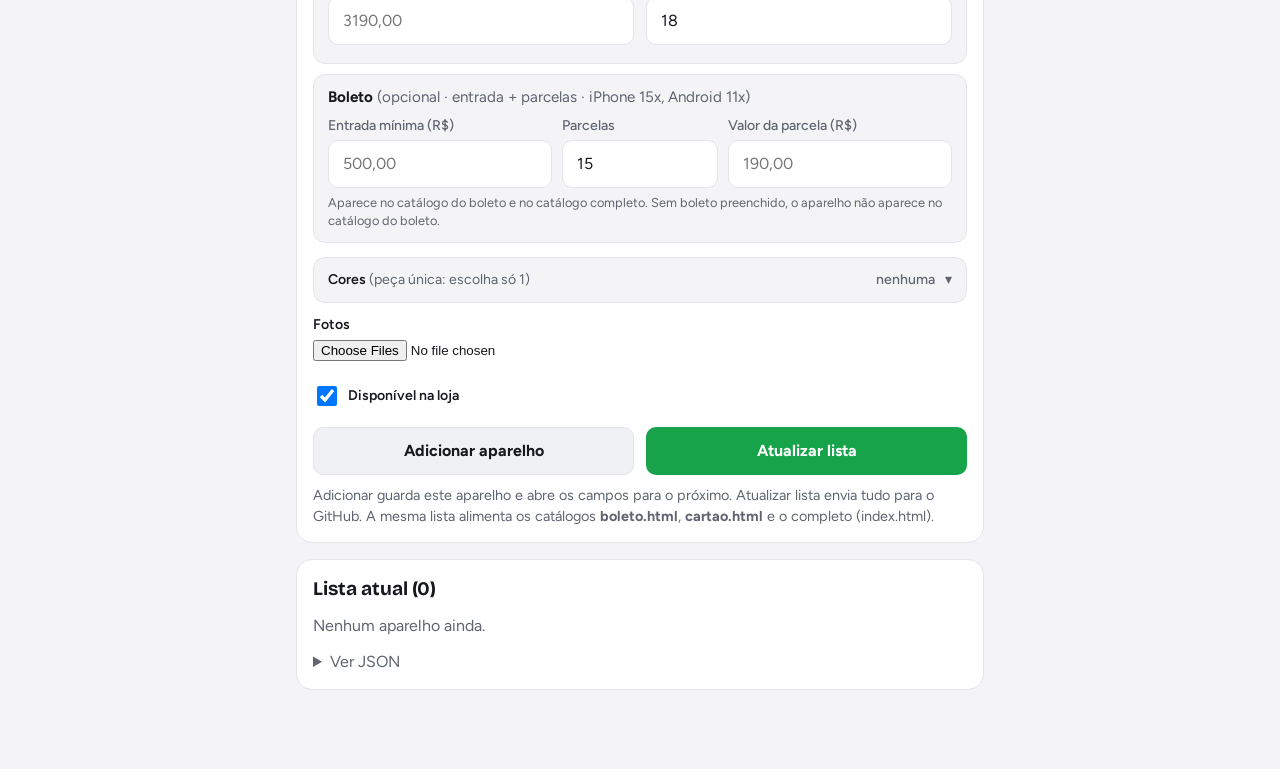
==== commit df1b7ae4: "Add files via upload" ====
--- a/admin.html
+++ b/admin.html
@@ -207,10 +207,10 @@
       </div>
 
       <div class="bloco-preco">
-        <h3>Cartão de crédito <span class="dica">(opcional · sem juros)</span></h3>
+        <h3>Cartão de crédito <span class="dica">(opcional · até 18x, valor já com as taxas)</span></h3>
         <div class="duas">
           <div><label for="fCartaoTotal">Preço no cartão (R$)</label><input type="text" id="fCartaoTotal" inputmode="decimal" autocomplete="off" placeholder="3190,00"></div>
-          <div><label for="fCartaoN">Parcelas sem juros</label><input type="text" id="fCartaoN" inputmode="numeric" maxlength="2" autocomplete="off" value="10"></div>
+          <div><label for="fCartaoN">Parcelas</label><input type="text" id="fCartaoN" inputmode="numeric" maxlength="2" autocomplete="off" value="18"></div>
         </div>
         <p class="sub" id="resumoCartao" aria-live="polite" style="margin-top:6px"></p>
       </div>
@@ -628,14 +628,14 @@
     atualizarBoleto();
   }
 }
-/* cartão sem juros: preço no cartão dividido pelas parcelas */
+/* cartão: preço no cartão (já com taxas) dividido pelas parcelas */
 const centavos = n => Math.round(n * 100) / 100;
 function atualizarCartao(){
   const t = paraNumero($("fCartaoTotal").value);
   const n = parseInt($("fCartaoN").value.replace(/\D/g, ""), 10) || 0;
   const avista = paraNumero($("fPreco").value);
   if (!(t > 0 && n > 0)){ $("resumoCartao").textContent = ""; return; }
-  let txt = `${n}x de ${brl(centavos(t / n))} sem juros (total ${brl(t)})`;
+  let txt = `${n}x de ${brl(centavos(t / n))} no cartão (total ${brl(t)})`;
   if (avista > 0 && t > avista) txt += ` · desconto à vista de ${brl(t - avista)}`;
   $("resumoCartao").textContent = txt;
 }
@@ -644,7 +644,7 @@
 function limparForm(){
   ["fModelo","fMarca","fDetalhes","fPreco","fCores","fParcelado","fBateria","fObs","fEntrada","fParcVal","fCartaoTotal"].forEach(id => $(id).value = "");
   $("fParcN").value = String(PARC_BOLETO[S.plat] || 15);
-  $("fCartaoN").value = "10";
+  $("fCartaoN").value = "18";
   $("fCond").value = "Seminovo"; $("fDisp").checked = true;
   desenharArmazenamento();
   atualizarCamposSemi(); atualizarBoleto(); atualizarCartao();
@@ -688,7 +688,7 @@
   const cTotal = paraNumero($("fCartaoTotal").value);
   const cN = parseInt($("fCartaoN").value.replace(/\D/g, ""), 10);
   if (cTotal > 0){
-    if (!(cN >= 1 && cN <= 24)){ aviso("erro", "Informe as parcelas do cartão (ex.: 10)."); $("fCartaoN").focus(); return false; }
+    if (!(cN >= 1 && cN <= 18)){ aviso("erro", "Informe as parcelas do cartão (de 1 a 18)."); $("fCartaoN").focus(); return false; }
     if (cTotal < preco && !confirm(`O preço no cartão (${brl(cTotal)}) está menor que o à vista (${brl(preco)}). Salvar assim mesmo?`)){ $("fCartaoTotal").focus(); return false; }
     cartao = {total: cTotal, parcelas: cN, parcela: centavos(cTotal / cN)};
   }
@@ -744,7 +744,7 @@
   $("fPreco").value = p.preco != null ? String(p.preco).replace(".", ",") : "";
   const ca = p.cartao || {};
   $("fCartaoTotal").value = ca.total ? String(ca.total).replace(".", ",") : "";
-  $("fCartaoN").value = ca.parcelas ? String(ca.parcelas) : "10";
+  $("fCartaoN").value = ca.parcelas ? String(ca.parcelas) : "18";
   atualizarCartao();
   $("fCores").value = (p.cores || []).join(", ");
   aplicarRegraCor();
@@ -771,7 +771,7 @@
     const l3 = document.createElement("small");
     const nf = (p.fotos || []).length + (p.novas || []).length;
     l3.textContent = [platDe(p) === "Apple" ? "Apple" : (p.marca || "Android"), p.condicao, p.bateria ? "bateria " + p.bateria + "%" : "", p.observacao ? "com observação" : "",
-                      p.cartao ? `cartão ${p.cartao.parcelas}x ${brl(p.cartao.parcela)} s/ juros` : "sem cartão",
+                      p.cartao ? `cartão ${p.cartao.parcelas}x ${brl(p.cartao.parcela)}` : "sem cartão",
                       p.boleto ? `boleto ${p.boleto.entrada > 0 ? brl(p.boleto.entrada) + " + " : ""}${p.boleto.parcelas}x ${brl(p.boleto.parcela)}` : "sem boleto", nf ? nf + (nf === 1 ? " foto" : " fotos") : "foto automática", (p.novas || []).length ? (p.novas.length + " para enviar") : "",
                       p.disponivel === false ? "indisponível" : ""].filter(Boolean).join(" · ");
     const bt = document.createElement("div"); bt.className = "linha-btn";
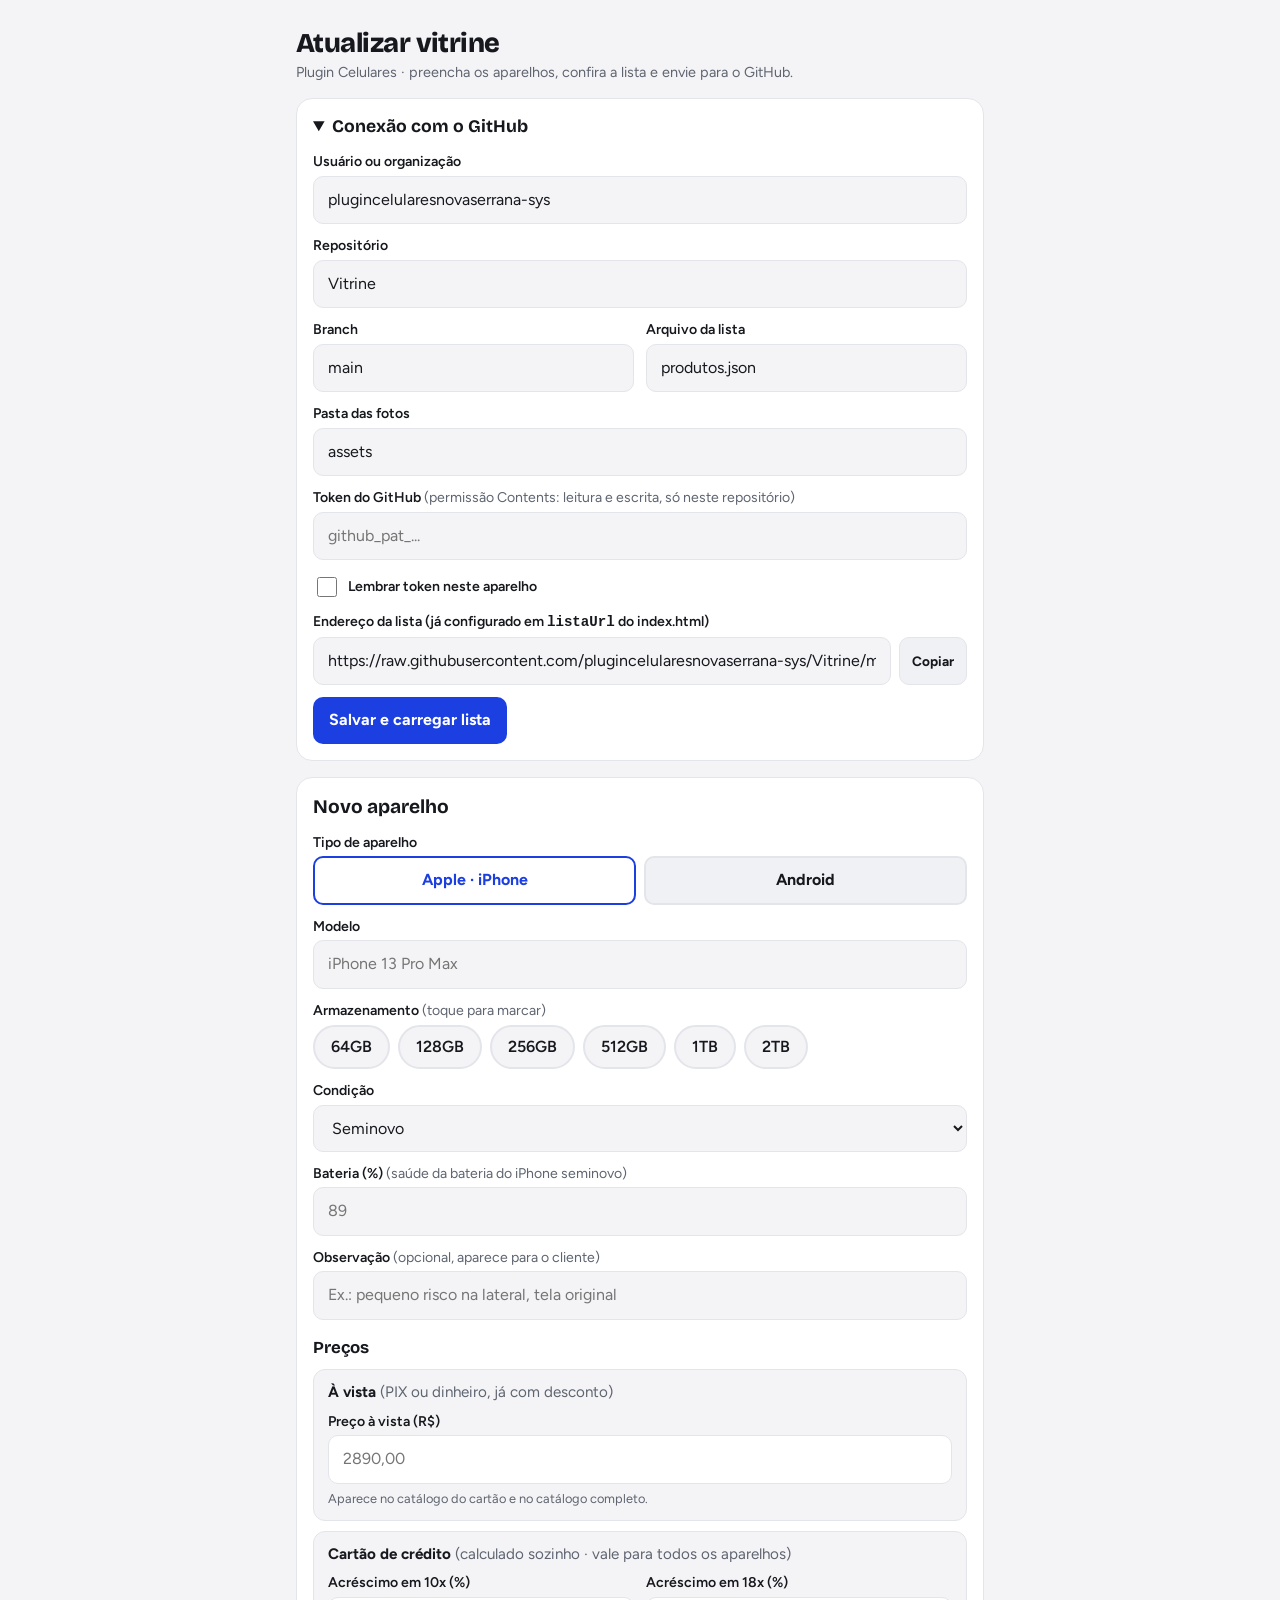
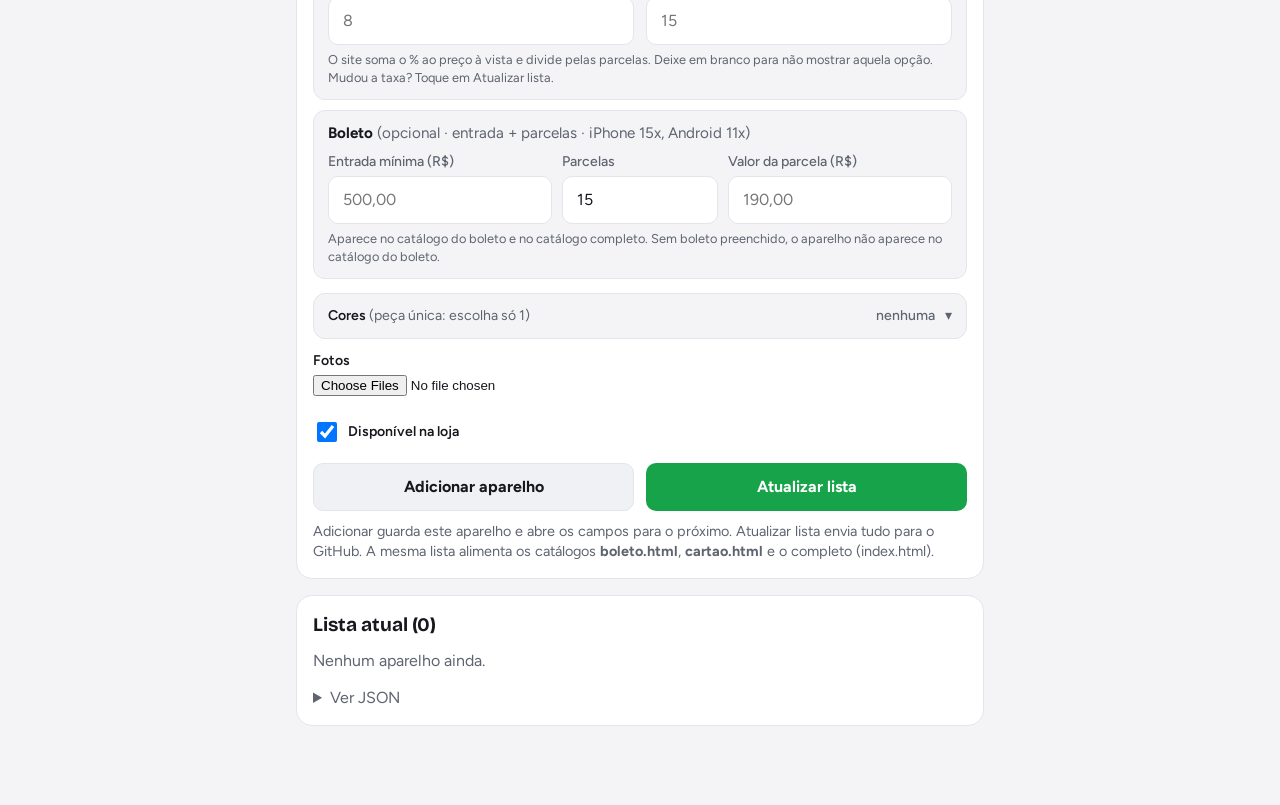
==== commit 3991661c: "Add files via upload" ====
--- a/admin.html
+++ b/admin.html
@@ -207,12 +207,13 @@
       </div>
 
       <div class="bloco-preco">
-        <h3>Cartão de crédito <span class="dica">(opcional · até 18x, valor já com as taxas)</span></h3>
+        <h3>Cartão de crédito <span class="dica">(calculado sozinho · vale para todos os aparelhos)</span></h3>
         <div class="duas">
-          <div><label for="fCartaoTotal">Preço no cartão (R$)</label><input type="text" id="fCartaoTotal" inputmode="decimal" autocomplete="off" placeholder="3190,00"></div>
-          <div><label for="fCartaoN">Parcelas</label><input type="text" id="fCartaoN" inputmode="numeric" maxlength="2" autocomplete="off" value="18"></div>
+          <div><label for="fTaxa10">Acréscimo em 10x (%)</label><input type="text" id="fTaxa10" inputmode="decimal" autocomplete="off" placeholder="8"></div>
+          <div><label for="fTaxa18">Acréscimo em 18x (%)</label><input type="text" id="fTaxa18" inputmode="decimal" autocomplete="off" placeholder="15"></div>
         </div>
         <p class="sub" id="resumoCartao" aria-live="polite" style="margin-top:6px"></p>
+        <p class="sub">O site soma o % ao preço à vista e divide pelas parcelas. Deixe em branco para não mostrar aquela opção. Mudou a taxa? Toque em Atualizar lista.</p>
       </div>
 
       <div class="bloco-preco">
@@ -275,7 +276,7 @@
 <script>
 /* ============ ESTADO ============ */
 const $ = id => document.getElementById(id);
-const S = { itens: [], carregada: false, editando: -1, fotosForm: [], novasForm: [], ocupado: false, plat: "Apple" };
+const S = { itens: [], taxas: {}, carregada: false, editando: -1, fotosForm: [], novasForm: [], ocupado: false, plat: "Apple" };
 const LS = "vitrine-admin";
 const PADRAO = {owner: "plugincelularesnovaserrana-sys", repo: "Vitrine"};
 
@@ -387,7 +388,11 @@
     try {
       const d = await gh(c, "GET", c.path);
       const j = JSON.parse(b64ParaUtf8(d.content || ""));
-      itens = (Array.isArray(j) ? j : (j.produtos || j.items || [])).map(p => ({...p, novas: []}));
+      itens = (Array.isArray(j) ? j : (j.produtos || j.items || [])).map(p => { const {cartao, ...resto} = p; return {...resto, novas: []}; });
+      const tx = (!Array.isArray(j) && j.cartao) || {};
+      $("fTaxa10").value = tx.taxa10 != null ? String(tx.taxa10).replace(".", ",") : "";
+      $("fTaxa18").value = tx.taxa18 != null ? String(tx.taxa18).replace(".", ",") : "";
+      lerTaxas();
     } catch (e) {
       if (e.status !== 404) throw e;
     }
@@ -628,23 +633,32 @@
     atualizarBoleto();
   }
 }
-/* cartão: preço no cartão (já com taxas) dividido pelas parcelas */
-const centavos = n => Math.round(n * 100) / 100;
+/* cartão: % de acréscimo sobre o preço à vista, igual para todos os aparelhos (mesma conta do site) */
+function lerTaxas(){
+  S.taxas = {};
+  [10, 18].forEach(n => {
+    const v = $("fTaxa" + n).value.trim();
+    if (v !== "" && paraNumero(v) >= 0) S.taxas["taxa" + n] = paraNumero(v);
+  });
+}
+function calcCartao(preco){
+  if (!(preco > 0)) return [];
+  return [10, 18].filter(n => S.taxas["taxa" + n] != null).map(n => {
+    const total = Math.round(preco * (1 + S.taxas["taxa" + n] / 100) * 100) / 100;
+    return `${n}x de ${brl(Math.ceil(+(total / n * 100).toFixed(6)) / 100)}`;
+  });
+}
 function atualizarCartao(){
-  const t = paraNumero($("fCartaoTotal").value);
-  const n = parseInt($("fCartaoN").value.replace(/\D/g, ""), 10) || 0;
   const avista = paraNumero($("fPreco").value);
-  if (!(t > 0 && n > 0)){ $("resumoCartao").textContent = ""; return; }
-  let txt = `${n}x de ${brl(centavos(t / n))} no cartão (total ${brl(t)})`;
-  if (avista > 0 && t > avista) txt += ` · desconto à vista de ${brl(t - avista)}`;
-  $("resumoCartao").textContent = txt;
+  const c = calcCartao(avista);
+  $("resumoCartao").textContent = !Object.keys(S.taxas).length ? "Preencha os % para o cartão aparecer no site."
+    : (c.length ? `Este aparelho no cartão: ${c.join(" ou ")}` : "Preencha o preço à vista para ver as parcelas.");
 }
 
 /* ============ FORMULÁRIO ============ */
 function limparForm(){
-  ["fModelo","fMarca","fDetalhes","fPreco","fCores","fParcelado","fBateria","fObs","fEntrada","fParcVal","fCartaoTotal"].forEach(id => $(id).value = "");
+  ["fModelo","fMarca","fDetalhes","fPreco","fCores","fParcelado","fBateria","fObs","fEntrada","fParcVal"].forEach(id => $(id).value = "");
   $("fParcN").value = String(PARC_BOLETO[S.plat] || 15);
-  $("fCartaoN").value = "18";
   $("fCond").value = "Seminovo"; $("fDisp").checked = true;
   desenharArmazenamento();
   atualizarCamposSemi(); atualizarBoleto(); atualizarCartao();
@@ -684,15 +698,6 @@
     boleto = {entrada: entrada > 0 ? entrada : 0, parcelas: parcN, parcela: parcVal};
   }
 
-  let cartao;
-  const cTotal = paraNumero($("fCartaoTotal").value);
-  const cN = parseInt($("fCartaoN").value.replace(/\D/g, ""), 10);
-  if (cTotal > 0){
-    if (!(cN >= 1 && cN <= 18)){ aviso("erro", "Informe as parcelas do cartão (de 1 a 18)."); $("fCartaoN").focus(); return false; }
-    if (cTotal < preco && !confirm(`O preço no cartão (${brl(cTotal)}) está menor que o à vista (${brl(preco)}). Salvar assim mesmo?`)){ $("fCartaoTotal").focus(); return false; }
-    cartao = {total: cTotal, parcelas: cN, parcela: centavos(cTotal / cN)};
-  }
-
   const item = {
     plataforma: S.plat,
     modelo,
@@ -703,7 +708,6 @@
     cores,
     bateria,                                   /* undefined = não vai para o JSON */
     observacao: observacao || undefined,
-    cartao,                                    /* undefined = sem cartão no JSON */
     boleto,
     disponivel: $("fDisp").checked,
     novas: [...S.novasForm]
@@ -742,9 +746,6 @@
   $("fParcVal").value = bo.parcela ? String(bo.parcela).replace(".", ",") : "";
   atualizarBoleto();
   $("fPreco").value = p.preco != null ? String(p.preco).replace(".", ",") : "";
-  const ca = p.cartao || {};
-  $("fCartaoTotal").value = ca.total ? String(ca.total).replace(".", ",") : "";
-  $("fCartaoN").value = ca.parcelas ? String(ca.parcelas) : "18";
   atualizarCartao();
   $("fCores").value = (p.cores || []).join(", ");
   aplicarRegraCor();
@@ -771,7 +772,7 @@
     const l3 = document.createElement("small");
     const nf = (p.fotos || []).length + (p.novas || []).length;
     l3.textContent = [platDe(p) === "Apple" ? "Apple" : (p.marca || "Android"), p.condicao, p.bateria ? "bateria " + p.bateria + "%" : "", p.observacao ? "com observação" : "",
-                      p.cartao ? `cartão ${p.cartao.parcelas}x ${brl(p.cartao.parcela)}` : "sem cartão",
+                      calcCartao(p.preco).length ? "cartão " + calcCartao(p.preco).join(" / ") : "",
                       p.boleto ? `boleto ${p.boleto.entrada > 0 ? brl(p.boleto.entrada) + " + " : ""}${p.boleto.parcelas}x ${brl(p.boleto.parcela)}` : "sem boleto", nf ? nf + (nf === 1 ? " foto" : " fotos") : "foto automática", (p.novas || []).length ? (p.novas.length + " para enviar") : "",
                       p.disponivel === false ? "indisponível" : ""].filter(Boolean).join(" · ");
     const bt = document.createElement("div"); bt.className = "linha-btn";
@@ -798,7 +799,10 @@
   $("previa").textContent = JSON.stringify(serializar(), null, 2);
 }
 function serializar(){
-  return {produtos: S.itens.map(({novas, ...resto}) => resto)};
+  const o = {};
+  if (Object.keys(S.taxas).length) o.cartao = {...S.taxas};
+  o.produtos = S.itens.map(({novas, cartao, ...resto}) => resto);
+  return o;
 }
 
 /* ============ ENVIO ============ */
@@ -859,7 +863,8 @@
 $("fCond").addEventListener("change", aplicarRegraCor);
 $("fCond").addEventListener("change", atualizarCamposSemi);
 ["fEntrada","fParcN","fParcVal"].forEach(id => $(id).addEventListener("input", atualizarBoleto));
-["fCartaoTotal","fCartaoN","fPreco"].forEach(id => $(id).addEventListener("input", atualizarCartao));
+$("fPreco").addEventListener("input", atualizarCartao);
+["fTaxa10","fTaxa18"].forEach(id => $(id).addEventListener("input", () => { lerTaxas(); atualizarCartao(); desenharLista(); }));
 window.addEventListener("beforeunload", e => {
   if (S.itens.some(p => (p.novas || []).length)) { e.preventDefault(); e.returnValue = ""; }
 });
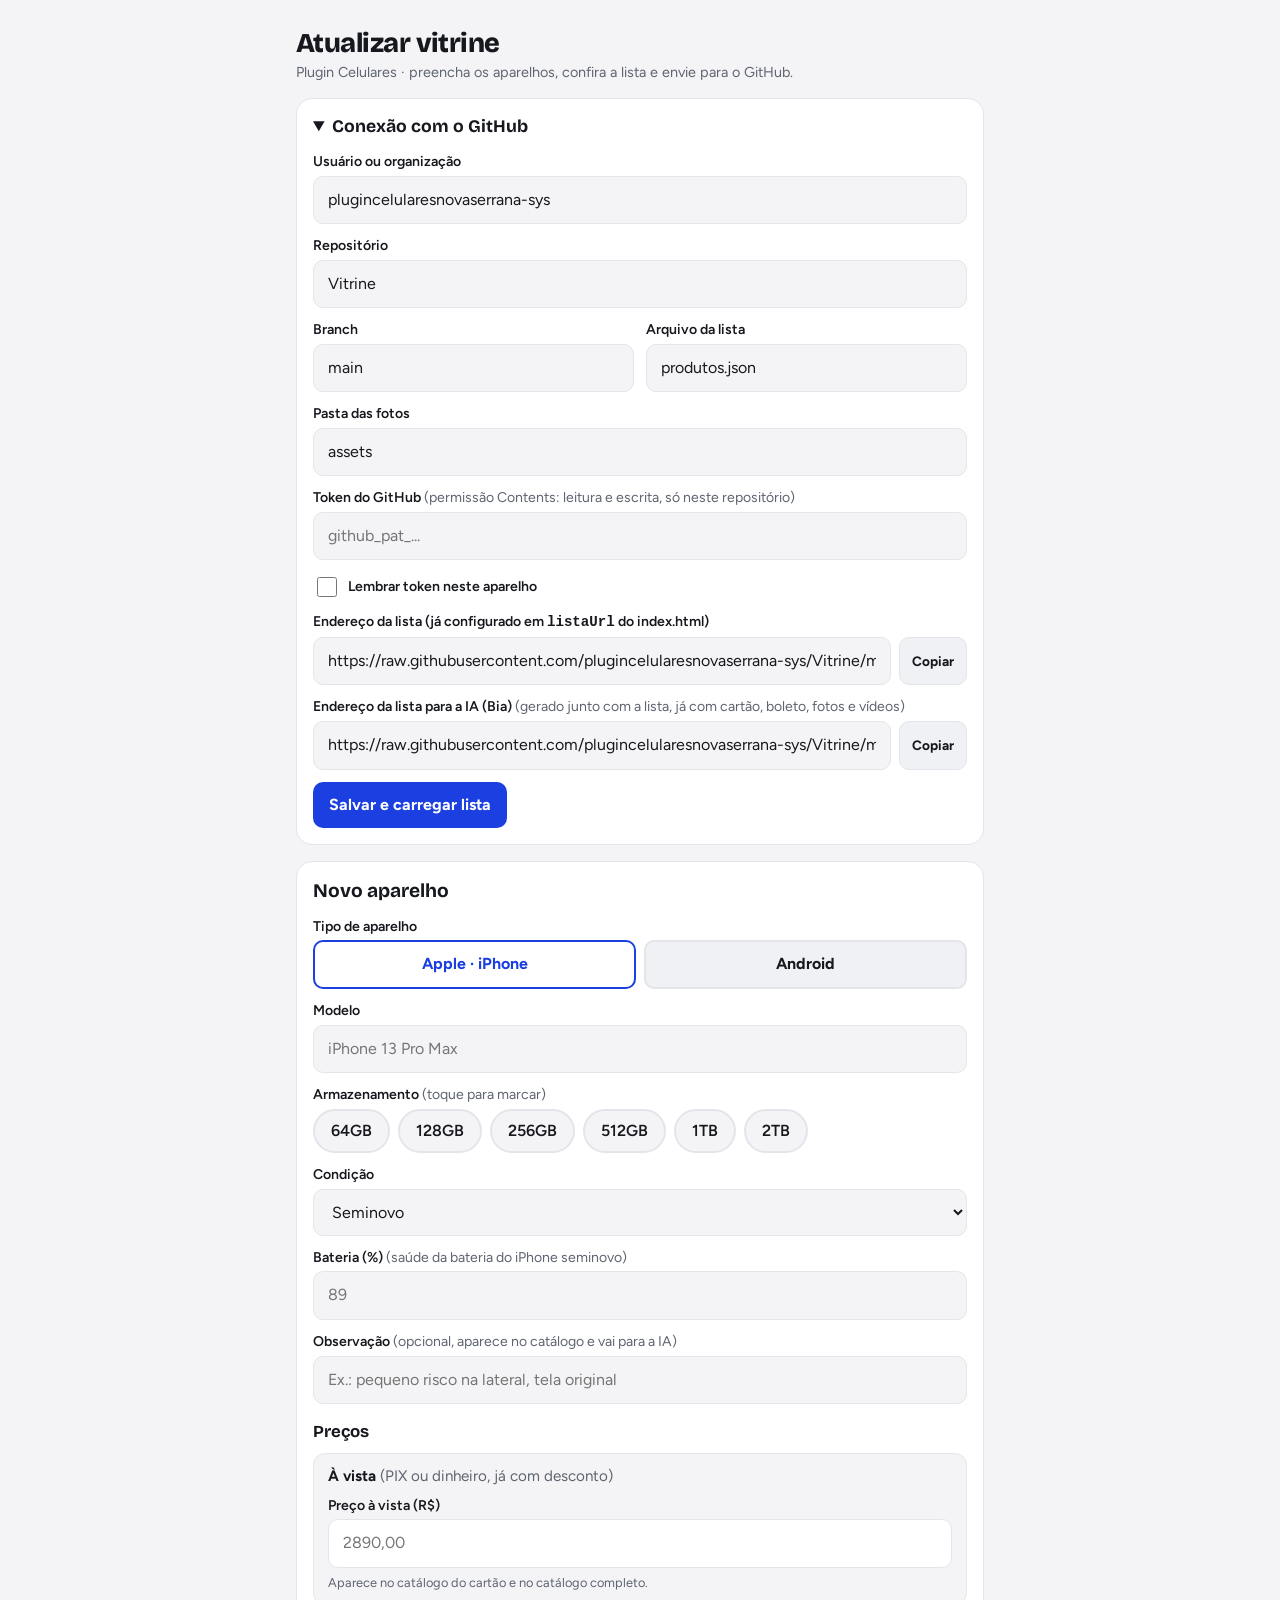
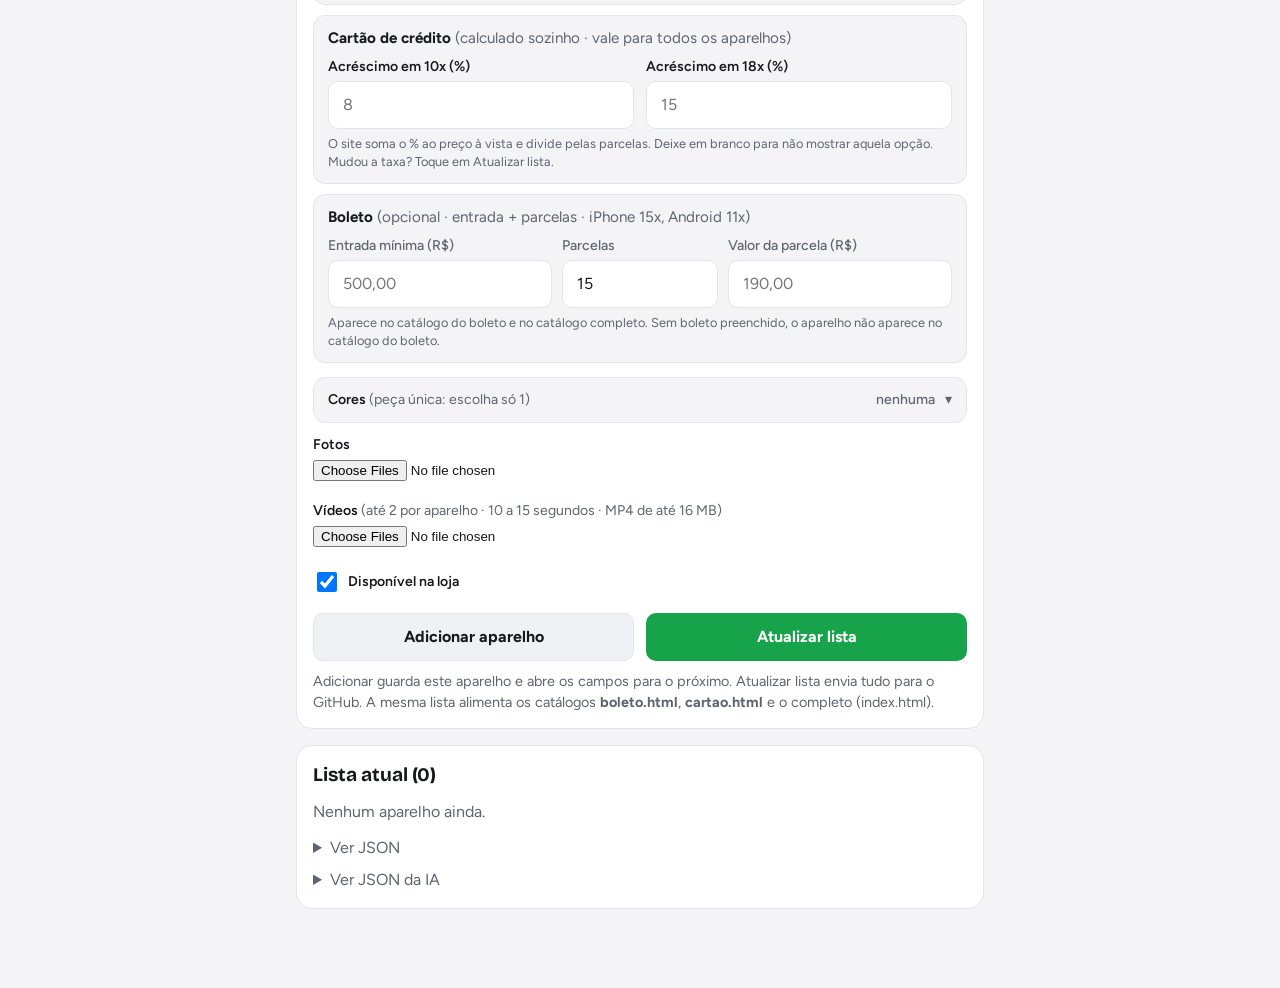
==== commit 9d67b41f: "Add files via upload" ====
--- a/admin.html
+++ b/admin.html
@@ -111,6 +111,8 @@
   .bloco-preco label{margin-top:8px}
   .bloco-preco input[type=text]{background:var(--card)}
   .bloco-preco .sub{font-size:.8rem;margin-top:6px}
+  .mini-video{display:flex;align-items:center;gap:8px;padding:8px 10px;border:1px solid var(--linha);border-radius:10px;background:var(--foto-bg);font-size:.8rem;word-break:break-all}
+  .mini-video button{flex:none;width:24px;height:24px;padding:0;border-radius:50%;background:rgba(0,0,0,.65);color:#fff;font-size:.85rem;line-height:1}
 </style>
 </head>
 <body>
@@ -149,6 +151,12 @@
       <button type="button" class="sec mini" id="copiarUrl">Copiar</button>
     </div>
 
+    <label for="gUrlIA">Endereço da lista para a IA (Bia) <span class="dica">(gerado junto com a lista, já com cartão, boleto, fotos e vídeos)</span></label>
+    <div class="url">
+      <input type="text" id="gUrlIA" readonly>
+      <button type="button" class="sec mini" id="copiarUrlIA">Copiar</button>
+    </div>
+
     <div class="linha-btn">
       <button type="button" class="pri" id="salvarCfg">Salvar e carregar lista</button>
     </div>
@@ -193,7 +201,7 @@
       <input type="text" id="fBateria" inputmode="numeric" maxlength="3" autocomplete="off" placeholder="89">
     </div>
 
-    <label for="fObs">Observação <span class="dica">(opcional, aparece para o cliente)</span></label>
+    <label for="fObs">Observação <span class="dica">(opcional, aparece no catálogo e vai para a IA)</span></label>
     <input type="text" id="fObs" autocomplete="off" maxlength="160" placeholder="Ex.: pequeno risco na lateral, tela original">
 
     <fieldset class="precos" aria-labelledby="lPrecos">
@@ -248,6 +256,10 @@
     <div class="miniaturas" id="miniaturas"></div>
     <div id="fotoAuto" hidden></div>
 
+    <label for="fVideos">Vídeos <span class="dica">(até 2 por aparelho · 10 a 15 segundos · MP4 de até 16 MB)</span></label>
+    <input type="file" id="fVideos" accept="video/mp4,video/quicktime" multiple>
+    <div class="miniaturas" id="miniVideos"></div>
+
     <label class="check"><input type="checkbox" id="fDisp" checked> Disponível na loja</label>
 
     <input type="hidden" id="fParcelado">
@@ -268,6 +280,10 @@
       <summary class="dica" style="cursor:pointer">Ver JSON</summary>
       <pre id="previa"></pre>
     </details>
+    <details style="margin-top:10px">
+      <summary class="dica" style="cursor:pointer">Ver JSON da IA</summary>
+      <pre id="previaIA"></pre>
+    </details>
   </section>
 
   <div id="status" role="status" aria-live="polite"></div>
@@ -276,8 +292,18 @@
 <script>
 /* ============ ESTADO ============ */
 const $ = id => document.getElementById(id);
-const S = { itens: [], taxas: {}, carregada: false, editando: -1, fotosForm: [], novasForm: [], ocupado: false, plat: "Apple" };
+const S = { itens: [], taxas: {}, carregada: false, editando: -1, fotosForm: [], novasForm: [], videosForm: [], novosVideosForm: [], refs: new Set(), ocupado: false, plat: "Apple" };
 const LS = "vitrine-admin";
+const LOJA = {nome: "Plugin Celulares", cidade: "Nova Serrana - MG"};
+const IA_ARQ = "catalogo-ia.json";
+const caminhoIA = c => (c.path.includes("/") ? c.path.replace(/[^/]*$/, "") : "") + IA_ARQ;
+const MAX_FOTOS = 10, MAX_VIDEOS = 2, MAX_VIDEO_MB = 16;
+const PROTEGIDOS = ["LOGO.png", "og-catalogo.jpg"];
+const novoId = () => Date.now().toString(36).slice(-4) + Math.random().toString(36).slice(2, 5);
+const midiasDe = p => [].concat(p.fotos || [], p.videos || []);
+const apagavel = f => /\.(jpe?g|mp4|mov|webm)$/i.test(f) && !PROTEGIDOS.includes(f.split("/").pop()) && !/^(https?:|data:|\/)/.test(f);
+const mb = n => (n / 1048576).toLocaleString("pt-BR", {maximumFractionDigits: 1}) + " MB";
+function guardarRefs(){ S.refs = new Set(S.itens.flatMap(midiasDe)); }
 const PADRAO = {owner: "plugincelularesnovaserrana-sys", repo: "Vitrine"};
 
 /* ============ UTILITÁRIOS ============ */
@@ -339,6 +365,7 @@
 function atualizarUrl(){
   const c = lerCfg();
   $("gUrl").value = (c.owner && c.repo) ? `https://raw.githubusercontent.com/${c.owner}/${c.repo}/${c.branch}/${c.path}` : "";
+  $("gUrlIA").value = (c.owner && c.repo) ? `https://raw.githubusercontent.com/${c.owner}/${c.repo}/${c.branch}/${caminhoIA(c)}` : "";
 }
 function cfgCompleta(){
   const c = lerCfg();
@@ -388,7 +415,7 @@
     try {
       const d = await gh(c, "GET", c.path);
       const j = JSON.parse(b64ParaUtf8(d.content || ""));
-      itens = (Array.isArray(j) ? j : (j.produtos || j.items || [])).map(p => { const {cartao, ...resto} = p; return {...resto, novas: []}; });
+      itens = (Array.isArray(j) ? j : (j.produtos || j.items || [])).map(p => { const {cartao, ...resto} = p; return {...resto, novas: [], novosVideos: []}; });
       const tx = (!Array.isArray(j) && j.cartao) || {};
       $("fTaxa10").value = tx.taxa10 != null ? String(tx.taxa10).replace(".", ",") : "";
       $("fTaxa18").value = tx.taxa18 != null ? String(tx.taxa18).replace(".", ",") : "";
@@ -396,7 +423,7 @@
     } catch (e) {
       if (e.status !== 404) throw e;
     }
-    S.itens = itens; S.carregada = true; S.editando = -1;
+    S.itens = itens; guardarRefs(); S.carregada = true; S.editando = -1;
     limparForm(); desenharLista();
     aviso("ok", itens.length ? `Lista carregada: ${itens.length} aparelho(s).` : "Nenhuma lista encontrada ainda. Ela será criada no primeiro envio.");
   } catch (e) {
@@ -429,6 +456,11 @@
     });
   } finally { URL.revokeObjectURL(url); }
 }
+
+const arquivoParaBase64 = file => new Promise((ok, falha) => {
+  const fr = new FileReader(); fr.onload = () => ok(String(fr.result).split(",")[1]);
+  fr.onerror = () => falha(new Error("Falha ao ler o vídeo " + file.name)); fr.readAsDataURL(file);
+});
 
 let tokenFoto = 0;
 const testaImagem = url => new Promise(ok => { const i = new Image(); i.onload = () => ok(true); i.onerror = () => ok(false); i.src = url; });
@@ -479,7 +511,7 @@
 }
 
 function desenharMiniaturas(){
-  atualizarFotoAuto();
+  atualizarFotoAuto(); desenharVideos();
   const box = $("miniaturas"); box.replaceChildren();
   S.fotosForm.forEach((nome, i) => {
     const d = document.createElement("div"); d.className = "mini-foto"; d.textContent = nome;
@@ -497,7 +529,31 @@
   });
 }
 $("fFotos").addEventListener("change", e => {
-  S.novasForm.push(...e.target.files); e.target.value = ""; desenharMiniaturas();
+  const livre = Math.max(MAX_FOTOS - S.fotosForm.length - S.novasForm.length, 0);
+  const novos = [...e.target.files];
+  if (novos.length > livre) aviso("erro", `Máximo de ${MAX_FOTOS} fotos por aparelho.`);
+  S.novasForm.push(...novos.slice(0, livre)); e.target.value = ""; desenharMiniaturas();
+});
+
+function desenharVideos(){
+  const box = $("miniVideos"); box.replaceChildren();
+  const chip = (txt, remover) => {
+    const d = document.createElement("div"); d.className = "mini-video";
+    const s = document.createElement("span"); s.textContent = "🎬 " + txt;
+    const x = document.createElement("button"); x.type = "button"; x.textContent = "×"; x.setAttribute("aria-label", "Remover vídeo " + txt); x.onclick = remover;
+    d.append(s, x); box.append(d);
+  };
+  S.videosForm.forEach((nome, i) => chip(nome.split("/").pop(), () => { S.videosForm.splice(i, 1); desenharVideos(); }));
+  S.novosVideosForm.forEach((f, i) => chip(f.name + " · " + mb(f.size), () => { S.novosVideosForm.splice(i, 1); desenharVideos(); }));
+}
+$("fVideos").addEventListener("change", e => {
+  for (const f of e.target.files){
+    if (S.videosForm.length + S.novosVideosForm.length >= MAX_VIDEOS){ aviso("erro", `Máximo de ${MAX_VIDEOS} vídeos por aparelho.`); break; }
+    if (!/\.(mp4|mov)$/i.test(f.name)){ aviso("erro", `${f.name}: use vídeo MP4 (ou MOV).`); continue; }
+    if (f.size > MAX_VIDEO_MB * 1048576){ aviso("erro", `${f.name} tem ${mb(f.size)}. O limite é ${MAX_VIDEO_MB} MB: um vídeo de 10 a 15 segundos, em qualidade baixa, já cabe.`); continue; }
+    S.novosVideosForm.push(f);
+  }
+  e.target.value = ""; desenharMiniaturas();
 });
 
 /* ============ CORES (botões) ============ */
@@ -662,7 +718,7 @@
   $("fCond").value = "Seminovo"; $("fDisp").checked = true;
   desenharArmazenamento();
   atualizarCamposSemi(); atualizarBoleto(); atualizarCartao();
-  S.fotosForm = []; S.novasForm = []; S.editando = -1;
+  S.fotosForm = []; S.novasForm = []; S.videosForm = []; S.novosVideosForm = []; S.editando = -1;
   $("gavetaCores").open = false;
   desenharCores();
   $("tFormulario").textContent = "Novo aparelho";
@@ -699,18 +755,21 @@
   }
 
   const item = {
+    id: S.editando >= 0 ? (S.itens[S.editando].id || novoId()) : novoId(),
     plataforma: S.plat,
     modelo,
     detalhes: $("fDetalhes").value.trim(),
     condicao: $("fCond").value,
     preco,
     fotos: [...S.fotosForm],
+    videos: (S.videosForm.length || S.novosVideosForm.length) ? [...S.videosForm] : undefined,
     cores,
     bateria,                                   /* undefined = não vai para o JSON */
     observacao: observacao || undefined,
     boleto,
     disponivel: $("fDisp").checked,
-    novas: [...S.novasForm]
+    novas: [...S.novasForm],
+    novosVideos: [...S.novosVideosForm]
   };
   const parc = paraNumero($("fParcelado").value);
   if (parc > 0) item.parcelado = parc;
@@ -752,6 +811,7 @@
   $("fParcelado").value = p.parcelado ? String(p.parcelado).replace(".", ",") : "";
   $("fDisp").checked = p.disponivel !== false;
   S.fotosForm = [...(p.fotos || [])]; S.novasForm = [...(p.novas || [])];
+  S.videosForm = [...(p.videos || [])]; S.novosVideosForm = [...(p.novosVideos || [])];
   $("tFormulario").textContent = "Editando aparelho";
   $("btnAdicionar").textContent = "Salvar alterações";
   desenharMiniaturas();
@@ -771,15 +831,17 @@
     const l2 = document.createElement("div"); l2.className = "preco"; l2.textContent = brl(p.preco);
     const l3 = document.createElement("small");
     const nf = (p.fotos || []).length + (p.novas || []).length;
+    const nv = (p.videos || []).length + (p.novosVideos || []).length;
+    const nUp = (p.novas || []).length + (p.novosVideos || []).length;
     l3.textContent = [platDe(p) === "Apple" ? "Apple" : (p.marca || "Android"), p.condicao, p.bateria ? "bateria " + p.bateria + "%" : "", p.observacao ? "com observação" : "",
                       calcCartao(p.preco).length ? "cartão " + calcCartao(p.preco).join(" / ") : "",
-                      p.boleto ? `boleto ${p.boleto.entrada > 0 ? brl(p.boleto.entrada) + " + " : ""}${p.boleto.parcelas}x ${brl(p.boleto.parcela)}` : "sem boleto", nf ? nf + (nf === 1 ? " foto" : " fotos") : "foto automática", (p.novas || []).length ? (p.novas.length + " para enviar") : "",
+                      p.boleto ? `boleto ${p.boleto.entrada > 0 ? brl(p.boleto.entrada) + " + " : ""}${p.boleto.parcelas}x ${brl(p.boleto.parcela)}` : "sem boleto", nf ? nf + (nf === 1 ? " foto" : " fotos") : "foto automática", nv ? nv + (nv === 1 ? " vídeo" : " vídeos") : "", nUp ? (nUp + " para enviar") : "",
                       p.disponivel === false ? "indisponível" : ""].filter(Boolean).join(" · ");
     const bt = document.createElement("div"); bt.className = "linha-btn";
     const be = document.createElement("button"); be.type = "button"; be.className = "sec mini"; be.textContent = "Editar"; be.onclick = () => editar(i);
     const bc = document.createElement("button"); bc.type = "button"; bc.className = "sec mini"; bc.textContent = "Duplicar";
     bc.onclick = () => {
-      editar(i); S.editando = -1; S.novasForm = [];
+      editar(i); S.editando = -1; S.novasForm = []; S.novosVideosForm = [];
       $("tFormulario").textContent = "Novo aparelho (cópia)"; $("btnAdicionar").textContent = "Adicionar aparelho";
       desenharMiniaturas(); const c1 = $("chipsArm").querySelector("button"); if (c1) c1.focus();
     };
@@ -788,7 +850,7 @@
     bd.onclick = () => { p.disponivel = p.disponivel === false; desenharLista(); };
     const br = document.createElement("button"); br.type = "button"; br.className = "sec mini"; br.textContent = "Remover";
     br.onclick = () => {
-      if (!confirm(`Remover ${p.modelo} da lista?`)) return;
+      if (!confirm(`Remover ${p.modelo} da lista?` + (midiasDe(p).length ? "\n\nAs fotos e vídeos dele também serão apagados do GitHub quando você tocar em Atualizar lista." : ""))) return;
       S.itens.splice(i, 1);
       if (S.editando === i) limparForm(); else if (S.editando > i) S.editando--;
       desenharLista();
@@ -797,12 +859,50 @@
     d.append(t, l2, l3, bt); box.append(d);
   });
   $("previa").textContent = JSON.stringify(serializar(), null, 2);
+  $("previaIA").textContent = JSON.stringify(serializarIA(lerCfg()), null, 2);
 }
 function serializar(){
   const o = {};
   if (Object.keys(S.taxas).length) o.cartao = {...S.taxas};
-  o.produtos = S.itens.map(({novas, cartao, ...resto}) => resto);
+  o.produtos = S.itens.map(({novas, novosVideos, cartao, ...resto}) => resto);
   return o;
+}
+
+/* Lista pronta para a IA: só aparelhos disponíveis, com preço à vista, cartão e boleto já calculados e endereços completos de foto e vídeo */
+function serializarIA(c){
+  const base = `https://${(c.owner || "usuario").toLowerCase()}.github.io/${c.repo || "repositorio"}/` + (c.pasta ? enc(c.pasta) + "/" : "");
+  const url = f => /^(https?:|data:)/.test(f) ? f : base + enc(f);
+  const aparelhos = S.itens.filter(p => p.disponivel !== false).map(p => {
+    const plat = platDe(p);
+    const cartao = {};
+    [10, 18].forEach(n => {
+      if (S.taxas["taxa" + n] == null || !(p.preco > 0)) return;
+      const total = Math.round(p.preco * (1 + S.taxas["taxa" + n] / 100) * 100) / 100;
+      const parcela = Math.ceil(+(total / n * 100).toFixed(6)) / 100;
+      cartao[n + "x"] = {parcelas: n, parcela, total: +(parcela * n).toFixed(2)};
+    });
+    const b = p.boleto;
+    const o = {
+      id: p.id,
+      titulo: [p.modelo, p.detalhes, p.condicao, (p.cores || []).join("/"), p.bateria ? "bateria " + p.bateria + "%" : ""].filter(Boolean).join(" · "),
+      plataforma: plat,
+      marca: plat === "Apple" ? "Apple" : (p.marca || ""),
+      modelo: p.modelo,
+      detalhes: p.detalhes || "",
+      condicao: p.condicao,
+      cores: p.cores || [],
+      bateria: p.bateria || null,
+      observacao: p.observacao || "",
+      preco_avista: p.preco,
+      cartao: Object.keys(cartao).length ? cartao : null,
+      boleto: b ? {entrada: b.entrada || 0, parcelas: b.parcelas, parcela: b.parcela, total: +((b.entrada || 0) + b.parcelas * b.parcela).toFixed(2)} : null,
+      fotos: (p.fotos || []).map(url),
+      videos: (p.videos || []).map(url)
+    };
+    if (!o.fotos.length && p.modelo) o.foto_padrao = url(arquivoDoModelo(p.modelo));
+    return o;
+  });
+  return {atualizado_em: new Date().toISOString(), loja: LOJA, total: aparelhos.length, aparelhos};
 }
 
 /* ============ ENVIO ============ */
@@ -816,20 +916,32 @@
 
   ocupar(true);
   try {
-    const total = S.itens.reduce((n, p) => n + (p.novas || []).length, 0);
+    const total = S.itens.reduce((n, p) => n + (p.novas || []).length + (p.novosVideos || []).length, 0);
     let feitas = 0;
     for (const p of S.itens){
+      if (!p.id) p.id = novoId();
       const novas = p.novas || [];
       while (novas.length){
         const arq = novas[0];
-        aviso("info", `Enviando foto ${++feitas} de ${total}...`);
-        const nome = `${slug(p.modelo)}-${Date.now().toString(36)}-${feitas}.jpg`;
+        aviso("info", `Enviando arquivo ${++feitas} de ${total} (foto)...`);
+        const nome = `aparelhos/${p.id}/foto-${Date.now().toString(36)}-${feitas}.jpg`;
         const caminho = c.pasta ? `${c.pasta}/${nome}` : nome;
         await gh(c, "PUT", caminho, {message: `Foto: ${p.modelo}`, content: await fotoParaBase64(arq), branch: c.branch});
         p.fotos = [...(p.fotos || []), nome];
         novas.shift();
       }
       p.novas = novas;
+      const novosV = p.novosVideos || [];
+      while (novosV.length){
+        const arq = novosV[0];
+        aviso("info", `Enviando arquivo ${++feitas} de ${total} (vídeo de ${mb(arq.size)}, pode demorar)...`);
+        const nome = `aparelhos/${p.id}/video-${Date.now().toString(36)}-${feitas}.${/\.mov$/i.test(arq.name) ? "mov" : "mp4"}`;
+        const caminho = c.pasta ? `${c.pasta}/${nome}` : nome;
+        await gh(c, "PUT", caminho, {message: `Vídeo: ${p.modelo}`, content: await arquivoParaBase64(arq), branch: c.branch});
+        p.videos = [...(p.videos || []), nome];
+        novosV.shift();
+      }
+      p.novosVideos = novosV;
     }
 
     aviso("info", "Enviando a lista...");
@@ -839,8 +951,36 @@
     if (sha) corpo.sha = sha;
     await gh(c, "PUT", c.path, corpo);
 
+    let erroIA = "";
+    try {
+      aviso("info", "Enviando a lista da IA...");
+      const pIA = caminhoIA(c);
+      let shaIA; try { shaIA = (await gh(c, "GET", pIA)).sha; } catch (e) { if (e.status !== 404) throw e; }
+      const corpoIA = {message: "Atualiza catálogo para a IA", content: utf8ParaB64(JSON.stringify(serializarIA(c), null, 2) + "\n"), branch: c.branch};
+      if (shaIA) corpoIA.sha = shaIA;
+      await gh(c, "PUT", pIA, corpoIA);
+    } catch (e) { erroIA = traduz(e); }
+
+    /* apaga do GitHub a mídia de aparelhos removidos (ou fotos/vídeos tirados de um aparelho) */
+    const atuais = new Set(S.itens.flatMap(midiasDe));
+    const orfas = [...S.refs].filter(f => !atuais.has(f) && apagavel(f));
+    const restantes = [];
+    for (const [k, f] of orfas.entries()){
+      aviso("info", `Apagando mídia de aparelho removido (${k + 1} de ${orfas.length})...`);
+      const caminho = c.pasta ? `${c.pasta}/${f}` : f;
+      try {
+        const sha = (await gh(c, "GET", caminho)).sha;
+        await gh(c, "DELETE", caminho, {message: "Remove mídia de aparelho removido", sha, branch: c.branch});
+      } catch (e) { if (e.status !== 404) restantes.push(f); }
+    }
+    S.refs = new Set([...atuais, ...restantes]);
+
     S.carregada = true; desenharLista();
-    aviso("ok", `Lista enviada com ${S.itens.length} aparelho(s). A vitrine atualiza em alguns minutos.`);
+    aviso((restantes.length || erroIA) ? "erro" : "ok",
+      `Lista enviada com ${S.itens.length} aparelho(s). A vitrine atualiza em alguns minutos.` +
+      (orfas.length ? ` ${orfas.length - restantes.length} arquivo(s) de mídia apagado(s).` : "") +
+      (restantes.length ? ` ${restantes.length} arquivo(s) não puderam ser apagados; toque em Atualizar lista de novo para tentar outra vez.` : "") +
+      (erroIA ? ` Atenção: o arquivo da IA não foi atualizado (${erroIA}). Toque em Atualizar lista de novo.` : ""));
   } catch (e) {
     desenharLista();
     aviso("erro", "Não foi possível enviar: " + traduz(e));
@@ -851,6 +991,11 @@
 $("btnAdicionar").onclick = adicionar;
 $("btnEnviar").onclick = enviar;
 $("salvarCfg").onclick = async () => { guardarCfg(); atualizarUrl(); await carregarLista(); if (S.carregada) $("painelGit").open = false; };
+$("copiarUrlIA").onclick = async () => {
+  const v = $("gUrlIA").value; if (!v) return;
+  try { await navigator.clipboard.writeText(v); aviso("ok", "Endereço da IA copiado."); }
+  catch (e) { $("gUrlIA").select(); aviso("info", "Selecione e copie o endereço."); }
+};
 $("copiarUrl").onclick = async () => {
   const v = $("gUrl").value; if (!v) return;
   try { await navigator.clipboard.writeText(v); aviso("ok", "Endereço copiado."); }
@@ -866,7 +1011,7 @@
 $("fPreco").addEventListener("input", atualizarCartao);
 ["fTaxa10","fTaxa18"].forEach(id => $(id).addEventListener("input", () => { lerTaxas(); atualizarCartao(); desenharLista(); }));
 window.addEventListener("beforeunload", e => {
-  if (S.itens.some(p => (p.novas || []).length)) { e.preventDefault(); e.returnValue = ""; }
+  if (S.itens.some(p => (p.novas || []).length || (p.novosVideos || []).length)) { e.preventDefault(); e.returnValue = ""; }
 });
 
 /* ============ INÍCIO ============ */
